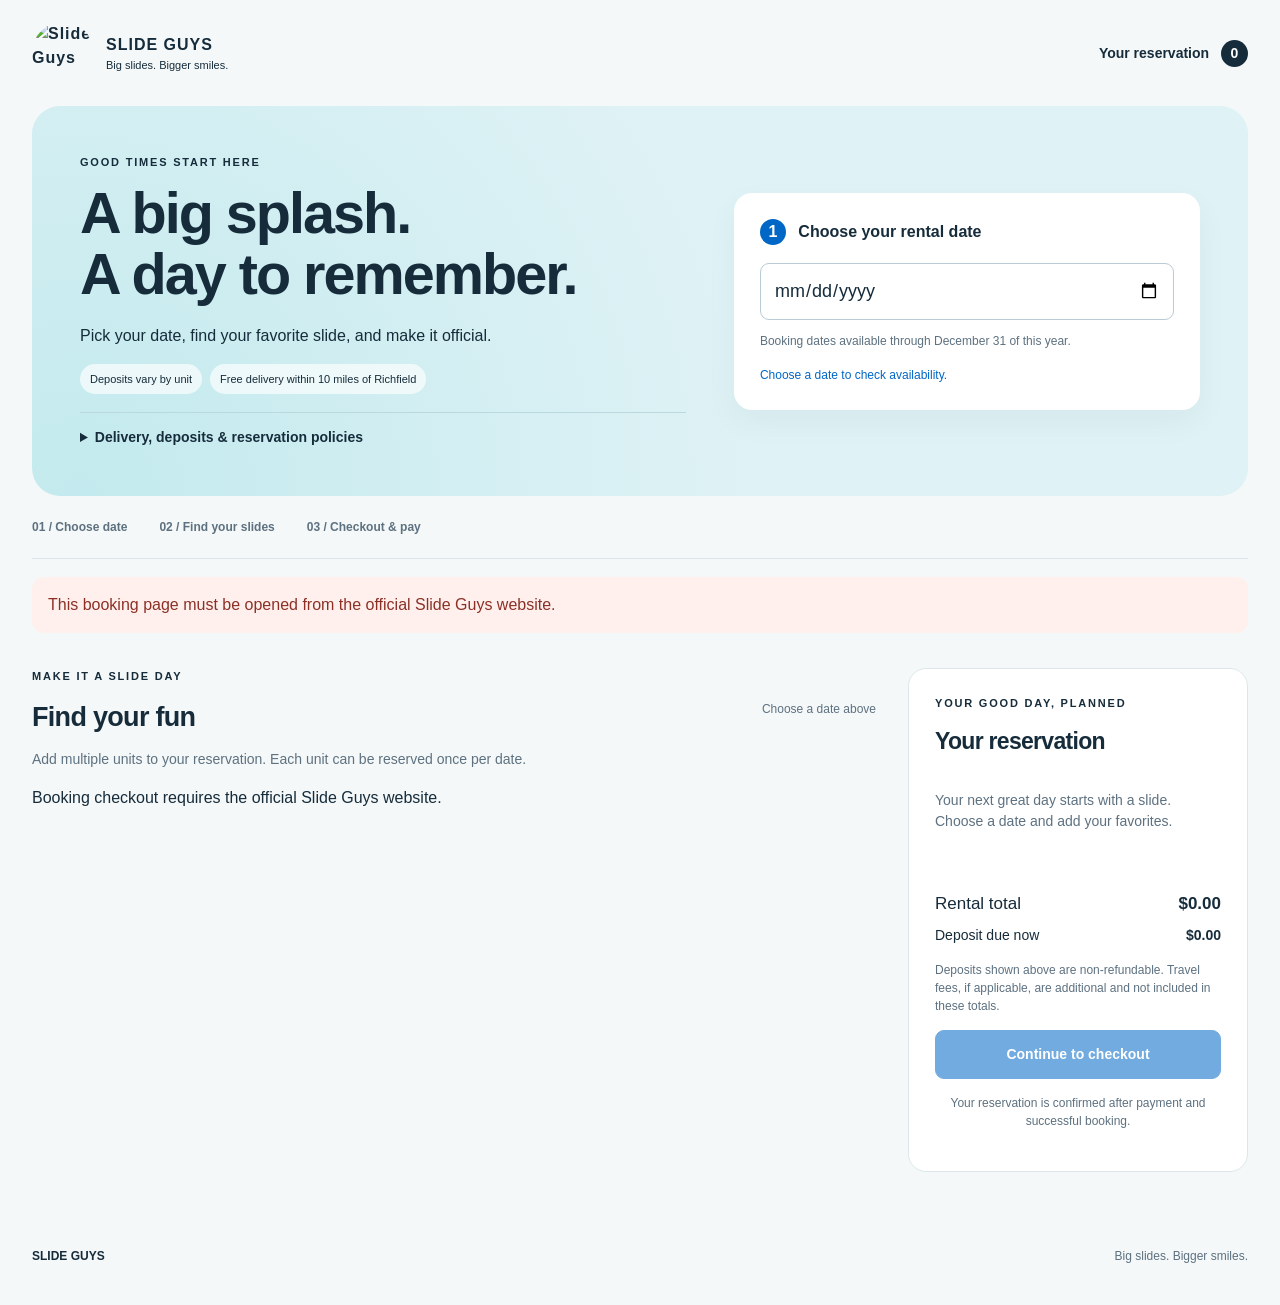
==== reservations/index.html @ 81d0d200 "Refactor origin check for booking page access Updated origin check to include multiple allowed origi" ====
<!doctype html>
<html lang="en"><head><meta charset="utf-8"><meta name="viewport" content="width=device-width,initial-scale=1"><title>Reserve your next great day | Slide Guys</title><meta name="robots" content="noindex,nofollow"><style>:root{--ink:#162c3b;--muted:#5d7180;--blue:#0067c6;--line:#dce6ea;--green:#187447;--paper:#f5f8f8}*{box-sizing:border-box}html{scroll-behavior:smooth;scroll-padding-top:24px}body{margin:0;background:var(--paper);color:var(--ink);font-family:Arial,Helvetica,sans-serif;line-height:1.5}header,main,footer{max-width:1280px;margin:auto}header{display:flex;justify-content:space-between;align-items:center;padding:22px 32px;gap:16px}.brand{display:flex;align-items:center;gap:12px;color:var(--ink);text-decoration:none;font-weight:900;letter-spacing:1px}.brand img{width:62px;height:62px;border-radius:50%}.brand small{display:block;font-size:11px;font-weight:400;letter-spacing:0}.cart-link{color:var(--ink);text-decoration:none;font-size:14px;font-weight:700}.cart-link span{display:inline-grid;place-items:center;background:var(--ink);color:white;border-radius:50%;width:27px;height:27px;margin-left:8px}main{padding:0 32px}.hero{background:#dff2f5;border-radius:28px;padding:48px;display:grid;grid-template-columns:1.3fr 1fr;gap:48px;align-items:center;background-image:radial-gradient(circle at 4% 100%,#c3eaee 0,transparent 55%)}h1{font-size:clamp(36px,4.5vw,60px);letter-spacing:-2px;line-height:1.07;margin:10px 0 18px}h2{font-size:27px;letter-spacing:-.7px;margin:0 0 12px}h3{font-size:19px;margin:0 0 12px}p{margin:0 0 16px}.eyebrow{font-size:11px;font-weight:800;letter-spacing:1.8px;margin-bottom:12px}.hero-tags{display:flex;gap:8px;flex-wrap:wrap;font-size:11px}.hero-tags span{background:#ffffffaa;border-radius:20px;padding:7px 10px}.date-panel{background:white;padding:26px;border-radius:18px;box-shadow:0 12px 32px #18485b0c}.date-panel label{display:block;font-weight:700;margin-bottom:18px}.step{display:inline-grid;place-items:center;background:var(--blue);color:white;border-radius:50%;width:26px;height:26px;margin-right:8px}input{font:inherit;color:var(--ink);background:white;border:1px solid #b9cbd4;border-radius:9px;padding:13px;width:100%;min-width:0;margin-top:7px}input:focus-visible,button:focus-visible,a:focus-visible,summary:focus-visible{outline:3px solid #00a1d9;outline-offset:3px}.date-panel input{font-size:18px;margin:0 0 12px}.date-panel p,#dateStatus{font-size:12px;color:var(--muted)}#dateStatus{color:var(--blue)}.steps{display:flex;gap:32px;border-bottom:1px solid var(--line);padding:22px 0;font-size:12px;font-weight:700;color:var(--muted)}.layout{display:grid;grid-template-columns:minmax(0,1fr) 340px;gap:32px;margin:35px 0}.section-head{display:flex;justify-content:space-between;align-items:center;gap:12px}.section-head>span{font-size:12px;color:var(--muted)}.muted,.fine{color:var(--muted)}.muted{font-size:14px}.fine{font-size:12px;margin:15px 0}.center{text-align:center}.unit-grid{display:grid;grid-template-columns:repeat(2,minmax(0,1fr));gap:20px}.unit-card{background:white;border:1px solid var(--line);border-radius:18px;overflow:hidden;transition:box-shadow .2s,transform .2s}.unit-card:hover{box-shadow:0 10px 25px #162c3b12;transform:translateY(-2px)}.unit-image{position:relative;background:#edf3f5;min-height:210px}.unit-image img{width:100%;height:230px;object-fit:contain;display:block}.badge{position:absolute;top:12px;left:12px;padding:5px 10px;background:white;border-radius:20px;font-size:11px;font-weight:700;box-shadow:0 2px 8px #0001}.badge.available{color:var(--green)}.card-body{padding:20px}.card-body h3{font-size:20px;margin-bottom:8px}.price{font-size:23px;font-weight:800;margin-bottom:16px}.price small{font-size:12px;font-weight:400;color:var(--muted)}button{font:inherit;cursor:pointer;transition:background .15s,transform .15s}button:active{transform:scale(.98)}.primary,.secondary{border-radius:9px;padding:13px 18px;font-size:14px;font-weight:700;width:100%;border:1px solid var(--blue)}.primary{background:var(--blue);color:white}.primary:hover{background:#0057a8}.secondary{background:white;color:var(--blue)}.secondary:hover,.secondary.active{background:#e7f2ff}.secondary.active{outline:2px solid var(--blue)}button:disabled{cursor:default;opacity:.55;transform:none}.panel{background:white;border:1px solid var(--line);border-radius:18px;padding:26px}.cart{position:sticky;top:24px;align-self:start}.cart h2{font-size:23px}.empty{font-size:14px;color:var(--muted);padding:20px 0}#cartList{list-style:none;padding:0;margin:0}#cartList li{padding:16px 0;border-bottom:1px solid var(--line);display:flex;justify-content:space-between;gap:10px;font-size:14px}#cartList small{display:block;color:var(--muted);margin:4px 0}.remove{border:0;background:none;color:var(--muted);font-size:12px;text-decoration:underline;padding:4px 0}.totals{padding-top:15px}.totals>div{display:flex;justify-content:space-between;gap:16px;margin:8px 0;font-size:14px}.totals>div:first-child{font-size:17px}.policies{margin:28px 0;border-top:1px solid var(--line);border-bottom:1px solid var(--line);padding:18px 0;font-size:14px}summary{cursor:pointer;font-weight:700}.policy-content{padding-top:18px;color:var(--muted)}.checkout{max-width:760px;margin:32px auto}.fields{display:grid;grid-template-columns:1fr 1fr;gap:18px}.fields label{font-size:13px;font-weight:700}.wide{grid-column:1/-1}fieldset{border:0;padding:0;margin:0;min-width:0}.agreement{background:var(--paper);border-radius:12px;padding:22px;margin:26px 0;font-size:14px}.agreement a{color:var(--blue)}.checkbox{display:flex;align-items:flex-start;gap:12px;font-weight:700}.checkbox input{width:20px;height:20px;flex-shrink:0;margin:2px 0}.pay-choices{display:flex;gap:12px}#paypalButtons{max-width:480px;margin:24px auto}#paypalStatus{margin:16px 0 0;font-size:14px}.error{color:#a52d30!important}#notice{padding:16px;background:#fff0ed;border-radius:12px;margin-top:18px;color:#8c3026}.confirmation{max-width:720px;margin:40px auto;text-align:center}.confirmation h1{font-size:48px}.checkmark{display:grid;place-items:center;background:#e3f5e9;color:var(--green);font-size:38px;width:78px;height:78px;border-radius:50%;margin:0 auto 25px}.confirmation .totals{border-top:1px solid var(--line);margin:20px 0;text-align:left}.confirmation ul{text-align:left;padding-left:20px}.confirmation .secondary{width:auto}footer{padding:40px 32px;font-weight:800;font-size:12px}footer span{float:right;font-weight:400;color:var(--muted)}#toast{position:fixed;bottom:24px;left:50%;transform:translateX(-50%);padding:14px 22px;border-radius:30px;background:var(--ink);color:white;box-shadow:0 5px 25px #0002;z-index:10;font-size:14px;max-width:90vw}[hidden]{display:none!important}@media(max-width:1000px){.hero{padding:32px;gap:24px}.layout{grid-template-columns:minmax(0,1fr) 300px;gap:22px}.unit-grid{grid-template-columns:1fr}}@media(max-width:700px){header{padding:16px}.brand img{width:44px;height:44px}.brand{font-size:13px}.cart-link{font-size:12px}main{padding:0 16px}.hero{grid-template-columns:1fr;padding:26px;gap:24px;border-radius:20px}.steps{gap:14px;font-size:10px;justify-content:space-between}.layout{grid-template-columns:1fr}.unit-grid{grid-template-columns:repeat(2,minmax(0,1fr));gap:12px}.unit-image{min-height:155px}.unit-image img{height:165px}.card-body{padding:14px}.card-body h3{font-size:17px}.price{font-size:20px}.card-body button{padding:12px 6px;font-size:12px}.cart{position:static}.fields{grid-template-columns:1fr}.wide{grid-column:auto}.pay-choices{flex-direction:column}.section-head{align-items:flex-start}.section-head>span{max-width:120px}.panel{padding:22px}.confirmation h1{font-size:38px}footer{padding:30px 16px}}@media(max-width:380px){.unit-grid{grid-template-columns:1fr}}@media(prefers-reduced-motion:reduce){html{scroll-behavior:auto}*{transition:none!important}}@media print{header,.hero,.steps,.layout,.checkout,footer,#notice,#toast,#printBtn{display:none!important}.confirmation{border:0;margin:0;max-width:none}body{background:white}}
.hero .policies{margin:18px 0 0;padding:14px 0 0;border-top:1px solid #bad9df;border-bottom:0}.hero .policy-content p:last-child{margin-bottom:0}
</style></head>
<body><header><a class="brand" href="#"><img src="https://lh3.googleusercontent.com/a-/ALV-UjUTAoSFAR5OUMj0ZCkgLF1RMYoE-Q85G0HPftaFEBBIjjzw9cQ=s265-w265-h265" alt="Slide Guys"><span>SLIDE GUYS<small>Big slides. Bigger smiles.</small></span></a><a class="cart-link" href="#cartSection">Your reservation <span id="cartCount">0</span></a></header>
<main><section class="hero"><div><p class="eyebrow">GOOD TIMES START HERE</p><h1>A big splash.<br>A day to remember.</h1><p>Pick your date, find your favorite slide, and make it official.</p><div class="hero-tags"><span>Deposits vary by unit</span><span>Free delivery within 10 miles of Richfield</span></div><details class="policies"><summary>Delivery, deposits & reservation policies</summary><div class="policy-content"><p>Deliveries within 10 miles of Richfield are free.</p><p>All other outlying areas are available with a Travel Fee. $35 for 10–20 miles, $52 for 20–30 miles, $96 for 30–40 miles. <strong>Travel fees are not included in the total price.</strong></p><p>No cancellations. Rescheduling is subject to availability.</p><p>A non-refundable deposit is due at reservation for each unit. Each unit’s deposit is shown with its rental price. We accept Venmo, credit card, and PayPal for the deposit. We can collect cash, check, Cash App, Venmo, or PayPal the day of.</p></div></details></div><div class="date-panel"><label for="date"><span class="step">1</span> Choose your rental date</label><input type="date" id="date" required aria-describedby="dateHelp"><p id="dateHelp">Booking dates available through December 31 of this year.</p><div id="dateStatus" role="status">Choose a date to check availability.</div></div></section>
<nav class="steps" aria-label="Reservation steps"><span>01 / Choose date</span><span>02 / Find your slides</span><span>03 / Checkout & pay</span></nav>
<div id="notice" role="status" tabindex="-1" hidden></div>
<div class="layout" id="shopping"><section aria-labelledby="browseTitle"><div class="section-head"><div><p class="eyebrow">MAKE IT A SLIDE DAY</p><h2 id="browseTitle">Find your fun</h2></div><span id="browseDate">Choose a date above</span></div><p class="muted">Add multiple units to your reservation. Each unit can be reserved once per date.</p><div id="unitGrid" class="unit-grid" aria-live="polite"><p>Loading slides…</p></div><button id="retry" class="secondary" hidden>Retry loading slides</button>
</section>
<aside id="cartSection" class="cart panel"><p class="eyebrow">YOUR GOOD DAY, PLANNED</p><h2>Your reservation</h2><p id="emptyCart" class="empty">Your next great day starts with a slide. Choose a date and add your favorites.</p><ul id="cartList"></ul><div class="totals"><div><span>Rental total</span><strong id="cartTotal">$0.00</strong></div><div><span>Deposit due now</span><strong id="cartDeposit">$0.00</strong></div></div><p class="fine">Deposits shown above are non-refundable. Travel fees, if applicable, are additional and not included in these totals.</p><button id="checkoutBtn" class="primary" disabled>Continue to checkout</button><p class="fine center">Your reservation is confirmed after payment and successful booking.</p></aside></div>
<section id="checkout" class="panel checkout" hidden aria-labelledby="checkoutTitle"><p class="eyebrow">LET’S MAKE IT OFFICIAL</p><h2 id="checkoutTitle" tabindex="-1">Checkout</h2><p class="muted">Tell us where the fun is happening.</p><form id="bookingForm"><fieldset id="customerFields"><div class="fields"><label>Full name<input id="name" autocomplete="name" required></label><label>Phone number<input id="phone" type="tel" autocomplete="tel" required></label><label class="wide">Email address<input id="email" type="email" autocomplete="email" required></label><label>Delivery address<input id="address" autocomplete="street-address" required></label><label>City<input id="city" autocomplete="address-level2" required></label></div><div class="agreement"><h3>One last thing before the fun</h3><p>No cancellations. Rescheduling is subject to availability. Each unit’s deposit is non-refundable. <span id="depositAgreement"></span></p><p>Please review our <a href="https://www.canva.com/design/DAGvLXmYrCQ/urL0oPQKv3g2IDZnXb7URw/view?utm_content=DAGvLXmYrCQ&utm_campaign=designshare&utm_medium=link2&utm_source=uniquelinks&utlId=hcf7d7df185" target="_blank" rel="noopener noreferrer">liability release form ↗</a>. By making a reservation and payment, you are agreeing to the terms and conditions.</p><label class="checkbox"><input type="checkbox" id="agreeTerms" required><span>I have read and agree to the terms, conditions, and liability release.</span></label></div><h3>Choose how much to pay today</h3><div class="pay-choices"><button type="button" id="payDepositBtn" class="secondary" aria-pressed="false">Pay deposit</button><button type="button" id="payFullBtn" class="secondary" aria-pressed="false">Pay full amount</button></div><p class="fine">Pay securely with PayPal, Venmo, or card. Available payment methods are shown below.</p></fieldset></form><div id="paymentOptions" hidden><div id="paypalButtons"></div></div><div id="recoveryPanel" class="agreement" hidden><h3>Let’s check your reservation.</h3><p>We’ll check your payment before you try again.</p><button type="button" id="recoverBtn" class="secondary">Check reservation status</button></div><p id="paypalStatus" role="status" tabindex="-1"></p></section>
<section id="confirmation" class="panel confirmation" hidden tabindex="-1" aria-labelledby="confirmedTitle"><div class="checkmark">✓</div><p class="eyebrow">GET READY FOR A GREAT DAY</p><h1 id="confirmedTitle">You’re booked!</h1><p id="confirmationGreeting"></p><div id="confirmationDetails"></div><p id="emailStatus" role="status"></p><p>Travel fees are additional and are not included above. No cancellations. Rescheduling is subject to availability.</p><button class="secondary" id="printBtn">Print confirmation</button><button type="button" class="secondary" id="newTestBtn" style="margin:12px">Start another reservation</button></section>
</main><footer>SLIDE GUYS <span>Big slides. Bigger smiles.</span></footer><div id="toast" role="status" hidden></div>
<script src="https://cdn.jsdelivr.net/npm/@supabase/supabase-js@2"></script><script>'use strict';
document.addEventListener('DOMContentLoaded', async () => {
  const config = {"url":"https://vaobmohukgcqfvnclqyh.supabase.co","key":"eyJhbGciOiJIUzI1NiIsInR5cCI6IkpXVCJ9.eyJpc3MiOiJzdXBhYmFzZSIsInJlZiI6InZhb2Jtb2h1a2djcWZ2bmNscXloIiwicm9sZSI6ImFub24iLCJpYXQiOjE3NDQ3NTcyNzksImV4cCI6MjA2MDMzMzI3OX0.6pl5QBTVUr8wu3bn4kXhI2kPE5qf97PrIbUw7-0382M"};
const allowedOrigins = [
  'https://slideguys.fun',
  'https://www.slideguys.fun',
  'https://slideguys-calendar.vercel.app'
];

if (!allowedOrigins.includes(location.origin)) {
  document.getElementById('notice').hidden = false;
  document.getElementById('notice').textContent = 'This booking page must be opened from the official Slide Guys website.';
  document.getElementById('unitGrid').textContent = 'Booking checkout requires the official Slide Guys website.';
  return;
}  const $ = id => document.getElementById(id);
  const money = value => '$' + Number(value).toFixed(2);
  const dateText = value => new Date(value + 'T12:00:00').toLocaleDateString('en-US', {month:'short',day:'numeric',year:'numeric'});
  const localDate = date => `${date.getFullYear()}-${String(date.getMonth()+1).padStart(2,'0')}-${String(date.getDate()).padStart(2,'0')}`;
  const today = new Date(), year = today.getFullYear();
  $('date').min = localDate(today); $('date').max = `${year}-12-31`;
  $('dateHelp').textContent = `Choose a date from today through December 31, ${year}. Bookings for next year open January 1st.`;
  let units = [], booked = new Set(), cart = [], checking = false, availabilityReady = false, request = 0;
  let payType = null, locked = false, captured = false, finalized = false, snapshot = null, paypalRendered = false, toastTimer;
  const depositTotal = items => items.reduce((sum,item)=>sum+Math.round(Number(item.deposit)*100),0)/100;
  const total = items => items.reduce((sum,item) => sum + Number(item.price), 0);
  const key = item => `${item.unitId}|${item.date}`;
  const validDate = value => !!value && value >= localDate(new Date()) && value <= `${new Date().getFullYear()}-12-31` && value.startsWith(`${new Date().getFullYear()}-`);
  function notice(message) { $('notice').textContent = message; $('notice').hidden = !message; }
  function status(message, error=false) { $('paypalStatus').textContent = message; $('paypalStatus').classList.toggle('error',error); if(error && recovery){recoveryNeedsAttention=true;recoveryControls();} }
  function toast(message) {clearTimeout(toastTimer);$('toast').textContent=message;$('toast').hidden=false;toastTimer=setTimeout(()=>$('toast').hidden=true,3200);}
  function element(tag,text,className) {const node=document.createElement(tag);if(text!==undefined)node.textContent=text;if(className)node.className=className;return node;}
  function resetPayment() {payType=null;$('paymentOptions').hidden=true;for(const id of ['payFullBtn','payDepositBtn']){$(id).classList.remove('active');$(id).setAttribute('aria-pressed','false');}status('');}
  function lock(value) {locked=value;$('date').disabled=value;$('customerFields').disabled=value;$('checkoutBtn').disabled=value||!cart.length;renderCart();renderUnits();}
  let db;
  try {db=window.supabase.createClient(config.url,config.key);}
  catch(error){notice('The booking service could not load. Please reload this page before continuing.');return;}
  function renderUnits() {
    const grid=$('unitGrid');grid.replaceChildren();
    if(!units.length){grid.append(element('p','No slides are available to display right now.'));return;}
    for(const unit of units){
      const inCart=cart.some(item=>key(item)===`${unit.id}|${$('date').value}`), isBooked=booked.has(String(unit.id));
      const label=!$('date').value?'Choose a date':checking?'Checking availability…':!availabilityReady?'Availability unavailable':isBooked?'Booked for this date':inCart?'In your reservation':'Available';
      const card=element('article',undefined,'unit-card'),media=element('div',undefined,'unit-image'),img=element('img');
      img.src=unit.thumbnail_url||'';img.alt=unit.name;img.loading='lazy';img.addEventListener('error',()=>{img.hidden=true;media.append(element('p','Slide photo unavailable','fine center'));},{once:true});
      media.append(img,element('span',label,'badge'+(label==='Available'?' available':'')));
      const body=element('div',undefined,'card-body'),price=element('div',money(unit.price)+' ','price');price.append(element('small','/ rental'));
      const button=element('button',inCart?'✓ Added':isBooked?'Unavailable':!$('date').value?'Choose a date':'Add to reservation','primary');
      button.type='button';button.disabled=locked||checking||!availabilityReady||isBooked||inCart||!Number.isFinite(Number(unit.deposit_amount))||Number(unit.deposit_amount)<0.01||Number(unit.deposit_amount)>Number(unit.price);button.setAttribute('aria-label',`${button.textContent}: ${unit.name}`);button.addEventListener('click',()=>addUnit(unit));
      body.append(element('h3',unit.name),price,element('p','Deposit: '+money(unit.deposit_amount),'fine'),button);card.append(media,body);grid.append(card);
    }
  }
  function renderCart(){
    $('cartList').replaceChildren();$('emptyCart').hidden=cart.length>0;$('cartCount').textContent=cart.length;
    for(const item of cart){const li=element('li'),info=element('div');info.append(element('strong',item.unitName),element('small',dateText(item.date)));
      const remove=element('button','Remove','remove');remove.type='button';remove.disabled=locked;remove.setAttribute('aria-label',`Remove ${item.unitName} for ${dateText(item.date)}`);
      remove.addEventListener('click',()=>{if(locked)return;cart=cart.filter(other=>key(other)!==key(item));resetPayment();renderCart();renderUnits();if(!cart.length)$('checkout').hidden=true;});
      info.append(element('small','Deposit: '+money(item.deposit)),remove);li.append(info,element('strong',money(item.price)));$('cartList').append(li);
    }
    $('depositAgreement').textContent='Your non-refundable deposit total is '+money(depositTotal(cart))+'.';
    $('cartTotal').textContent=money(total(cart));$('cartDeposit').textContent=money(depositTotal(cart));
    $('payFullBtn').textContent=`Pay full amount · ${money(total(cart))}`;$('payDepositBtn').textContent=`Pay deposit · ${money(depositTotal(cart))}`;
    $('checkoutBtn').disabled=locked||!cart.length;
  }
  async function loadUnits(){
    $('retry').hidden=true;
    try{const {data,error}=await db.from('units').select('id, name, thumbnail_url, price, deposit_amount, order').eq('is_hidden',false).order('order',{ascending:true});if(error)throw error;
      units=data||[];if(units.some(unit=>!Number.isFinite(Number(unit.price))||Number(unit.price)<0))throw new Error('Invalid unit price');
      renderUnits();if($('date').value)await refreshAvailability($('date').value);
    }catch(error){units=[];renderUnits();notice('We could not load the slide catalog. Please try again.');$('retry').hidden=false;}
  }
  async function refreshAvailability(value){
    const token=++request;checking=true;availabilityReady=false;booked=new Set();renderUnits();$('dateStatus').textContent='Checking your date…';
    try{const {data,error}=await db.rpc('sg_live_availability',{p_date:value});if(error)throw error;if(token!==request||$('date').value!==value)return false;
      booked=new Set((data||[]).map(row=>String(row.unit)));availabilityReady=true;$('dateStatus').textContent=`Availability for ${dateText(value)} is ready.`;return true;
    }catch(error){if(token===request)$('dateStatus').textContent='Unable to check availability. Choose your date again to retry.';return false;}
    finally{if(token===request){checking=false;renderUnits();}}
  }
  $('date').addEventListener('change',async()=>{resetPayment();notice('');const value=$('date').value;
    if(!validDate(value)){++request;availabilityReady=false;checking=false;$('date').value='';$('dateStatus').textContent='Choose a date from today through December 31 of this year.';$('browseDate').textContent='Choose a date above';renderUnits();return;}
    $('browseDate').textContent=dateText(value);await refreshAvailability(value);
  });
  async function addUnit(unit){
    if(locked||checking)return;const date=$('date').value;if(!validDate(date))return notice('Please choose a date within the current booking year.');
    if(!await refreshAvailability(date)||date!==$('date').value)return;
    const item={unitId:String(unit.id),unitName:unit.name,price:Number(unit.price),deposit:Number(unit.deposit_amount),date};
    if(booked.has(item.unitId))return notice('That unit has just been booked for this date. Please choose another slide or date.');
    if(cart.some(other=>key(other)===key(item)))return;
    cart.push(item);resetPayment();notice('');renderCart();renderUnits();toast(`${unit.name} added to your reservation`);
  }
  $('retry').addEventListener('click',loadUnits);
  $('bookingForm').addEventListener('submit',event=>event.preventDefault());
  $('checkoutBtn').addEventListener('click',()=>{if(!cart.length||locked)return;$('checkout').hidden=false;$('checkoutTitle').focus();$('checkout').scrollIntoView({behavior:'smooth'});});
  for(const id of ['name','phone','email','address','city','agreeTerms'])$(id).addEventListener('input',()=>{if(!locked)resetPayment();});
  function validate(){
    if(!cart.length){notice('Add at least one slide to your reservation.');return false;}
    if(cart.some(item=>!validDate(item.date))){notice('Every rental date must be from today through December 31 of this year. Remove any invalid dates from your reservation.');return false;}
    for(const id of ['name','phone','email','address','city']){const input=$(id);input.value=input.value.trim();}
    return $('bookingForm').reportValidity();
  }
  async function ensureAvailable(items){
    for(const item of items){const {data,error}=await db.rpc('sg_live_availability',{p_date:item.date});
      if(error)throw new Error('We could not verify availability. Please try again.');
      if(data?.some(row=>row.unit===item.unitId))throw new Error(`${item.unitName} is already booked for ${dateText(item.date)}. Please remove it from your reservation.`);
    }
  }
  function choosePayment(type){if(locked||!validate())return;payType=type;for(const [id,value]of [['payFullBtn','full'],['payDepositBtn','deposit']]){$(id).classList.toggle('active',value===type);$(id).setAttribute('aria-pressed',String(value===type));}
    $('paymentOptions').hidden=false;status(`Paying ${money(type==='full'?total(cart):depositTotal(cart))} today. Travel fees are not included.`);renderPayPal();
  }
  $('payFullBtn').addEventListener('click',()=>choosePayment('full'));$('payDepositBtn').addEventListener('click',()=>choosePayment('deposit'));
  const STORAGE_KEY = 'slide-guys-live-checkout-v1';
  let recovery = null, serverCheckout = null, operationBusy = false, sdkLoading = null;
  let recoveryNeedsAttention=false, recoveryVerified=false;
  function storedRecovery() {
    const value = JSON.parse(localStorage.getItem(STORAGE_KEY) || 'null');
    if (value && (!/^[0-9a-f-]{36}$/.test(value.id) || !/^[0-9a-f]{64}$/.test(value.recovery_token))) {
      throw new Error('The saved checkout is invalid. Contact Slide Guys before starting another reservation.');
    }
    return value;
  }
  function rememberRecovery() {
    // Persist BEFORE any network request. No customer contact details are stored.
    const current = storedRecovery();
    if (current) { recovery = current; return; }
    const value = {id:crypto.randomUUID(),recovery_token:Array.from(crypto.getRandomValues(new Uint8Array(32))).map(n=>n.toString(16).padStart(2,'0')).join('')};
    localStorage.setItem(STORAGE_KEY,JSON.stringify(value));
    recovery = storedRecovery();
    if (!recovery || recovery.id !== value.id) throw new Error('Could not save the checkout recovery reference.');
  }
  async function api(action, payload = {}) {
    recoveryVerified=false;recoveryControls();
    let response, data;
    try {
      response = await fetch(config.url+'/functions/v1/sg-live-checkout',{
        method:'POST',headers:{'Content-Type':'application/json',apikey:config.key,Authorization:'Bearer '+config.key},
        body:JSON.stringify({...payload,...(recovery || {}),action}),signal:AbortSignal.timeout(45000)
      });
      data = await response.json();
    } catch { throw new Error(recovery ? 'Your connection was interrupted. Select “Check reservation status” before trying again.' : 'Could not connect to the checkout server. Check that its allowed website is https://slideguys-calendar.vercel.app and redeploy the function. No checkout has been started.'); }
    if (!response.ok || !data.ok) {const error=new Error(data.message || data.code || 'The checkout could not continue.');error.code=data.code;throw error;}
    if (data.environment !== 'live' && data.checkout?.environment !== 'live') throw new Error('Payment environment verification failed. Payment is blocked.');
    return data;
  }
  function recoveryControls() {
    $('recoveryPanel').hidden = !recovery || !recoveryNeedsAttention || finalized;
    $('recoverBtn').disabled = operationBusy;
  }
  function showTestConfirmation(checkout) {
    finalized = true;
    $('shopping').hidden = true; $('checkout').hidden = true; $('confirmation').hidden = false;
    $('confirmedTitle').textContent = 'You’re booked!';
    $('confirmationGreeting').textContent = 'Your payment and reservation were recorded successfully.';
    const list = element('ul');
    for (const item of checkout.items) list.append(element('li',`${item.unit_name} · ${dateText(item.rental_date)} · ${money(item.price_cents/100)}`));
    const totals = element('div',undefined,'totals');
    for (const [label,value] of [['Rental total',checkout.rental_total_cents],['Amount paid',checkout.paid_cents],['Remaining rental balance',checkout.rental_total_cents-checkout.paid_cents]]) {
      const row = element('div');row.append(element('span',label),element('strong',money(value/100)));totals.append(row);
    }
    $('confirmationDetails').replaceChildren(list,totals,element('p','Reservation: '+checkout.id,'fine'),element('p','PayPal order: '+checkout.order_id,'fine'),element('p','Payment reference: '+checkout.capture_id,'fine'));
    $('emailStatus').textContent = 'Your confirmation emails are queued for delivery. Keep this reservation reference for your records.';
    if(checkout.reservation_changed){$('confirmedTitle').textContent='Reservation updated';$('confirmationGreeting').textContent='Slide Guys has changed or removed this reservation. The details below are your original payment receipt. Contact Slide Guys for the current rental details.';}
    $('confirmation').focus();$('confirmation').scrollIntoView({behavior:'smooth'});
  }
  async function applyCheckout(checkout) {
    if (!checkout || checkout.id !== recovery?.id || checkout.environment !== 'live') throw new Error('Unexpected checkout response. Do not submit another payment.');
    serverCheckout = checkout;recoveryVerified=true;
    if(['held','capture_pending','needs_review'].includes(checkout.status))recoveryNeedsAttention=true;
    cart = checkout.items.map(item=>({unitId:item.unit_id,unitName:item.unit_name,price:item.price_cents/100,deposit:Number(item.deposit_cents??5000)/100,date:item.rental_date}));
    payType = checkout.payment_type;
    lock(true);$('checkout').hidden = false;$('paymentOptions').hidden = true;
    recoveryControls();
    if (checkout.status === 'confirmed') { showTestConfirmation(checkout);return; }
    if (checkout.status === 'expired') {
      // The server releases only unpaid holds. Pending captures cannot reach here.
      localStorage.removeItem(STORAGE_KEY);recovery = null;serverCheckout = null;
      lock(false);resetPayment();recoveryControls();
      status('You’re ready to continue. Choose your payment amount below.');
      return;
    }
    if (checkout.status === 'order_created') {
      status(`Payment: ${money(checkout.payment_due_cents/100)}. Complete your payment below.`);
      $('paymentOptions').hidden = false;await renderPayPal();
    } else if (checkout.status === 'held') {
      status('Getting checkout ready for you…');
      // Only a server-reported held checkout enters this branch. The server
      // rechecks under its lock and refuses release if capture has started.
      const next=(await api('cancel')).checkout;
      if(!next || next.status==='held')throw new Error('We couldn’t finish checking your reservation. Please check its status again.');
      await applyCheckout(next);
    } else {
      status(checkout.status === 'needs_review'
        ? 'We’re reviewing your payment. Please contact Slide Guys before trying to pay again.'
        : 'The payment result is being verified. Use “Check reservation status” to recover the same attempt. Do not pay again.',true);
    }
  }
  async function checkRecovery(releaseUnpaid=false) {
    if(releaseUnpaid===true && recovery){
      recovery.releaseRequested=true;
      try{localStorage.setItem(STORAGE_KEY,JSON.stringify(recovery));}catch{}
    }
    if (operationBusy || !recovery) return;
    recoveryNeedsAttention=true;operationBusy = true;recoveryControls();
    try {
      let checkout=(await api('status')).checkout;
      if(recovery?.releaseRequested===true && ['held','order_created'].includes(checkout.status)){
        checkout=(await api('cancel')).checkout;
      }
      await applyCheckout(checkout);
    }
    catch (error) { lock(true);$('checkout').hidden=false;status(error.message,true); }
    finally { operationBusy=false;recoveryControls(); }
  }
  async function loadSandboxSDK() {
    if (window.sgLivePayPal) return;
    if (!sdkLoading) sdkLoading = (async()=>{
      const data = await api('config');
      if (!data.client_id || data.environment !== 'live') throw new Error('Missing payment configuration.');
      await new Promise((resolve,reject)=>{
        const script=document.createElement('script');
        script.setAttribute('data-namespace','sgLivePayPal');
        script.src='https://www.paypal.com/sdk/js?'+new URLSearchParams({'client-id':data.client_id,components:'buttons','enable-funding':'card,venmo',currency:'USD',intent:'capture'});
        script.onload=resolve;script.onerror=()=>{script.remove();reject(new Error('PayPal buttons could not load. Please retry.'));};
        document.head.append(script);
      });
      if (!window.sgLivePayPal) throw new Error('PayPal SDK did not initialize.');
    })().catch(error=>{sdkLoading=null;throw error;});
    await sdkLoading;
  }
  async function renderPayPal() {
    if (paypalRendered) return;
    try {
      await loadSandboxSDK();
      if (paypalRendered) return;
      paypalRendered=true;
      await window.sgLivePayPal.Buttons({style:{layout:'vertical',shape:'rect',label:'pay'},
        createOrder:async()=>{
          if (operationBusy) throw new Error('Checkout is already processing.');
          operationBusy=true;
          try {
            if (recovery) {
              const checkout=(await api('status')).checkout;
              if (checkout.status!=='order_created') {await applyCheckout(checkout);throw new Error('Check this checkout before continuing.');}
              serverCheckout=checkout;
              return checkout.order_id;
            }
            if (!validate() || !payType) throw new Error('Complete your details and choose a payment amount.');
            const payload={items:cart.map(item=>({unit_id:item.unitId,date:item.date})),payment_type:payType,
              expected_due_cents:Math.round((payType==='full'?total(cart):depositTotal(cart))*100),expected_deposit_cents:Math.round(depositTotal(cart)*100),agreed:$('agreeTerms').checked,
              customer:Object.fromEntries(['name','phone','email','address','city'].map(id=>[id,$(id).value.trim()]))};
            rememberRecovery();lock(true);recoveryControls();
            const checkout=(await api('create',payload)).checkout;
            await applyCheckout(checkout);
            if(checkout.status!=='order_created'||!checkout.order_id)throw new Error('The checkout is not payable.');
            return checkout.order_id;
          } catch(error) {
            if(['INVALID_UNIT_DEPOSIT','CHECKOUT_PAUSED','UNIT_UNAVAILABLE','PRICE_CHANGED','INVALID_CART','INVALID_CUSTOMER','INVALID_CATALOG_PRICE','UNIT_NOT_FOUND','INVALID_RENTAL_DATE','DUPLICATE_CART_ITEM','AGREEMENT_REQUIRED','CHECKOUT_CAPACITY','INVALID_PAYMENT_AMOUNT','INVALID_REQUEST'].includes(error.code)){localStorage.removeItem(STORAGE_KEY);recovery=null;serverCheckout=null;lock(false);resetPayment();}
            if(recovery){lock(true);$('paymentOptions').hidden=true;}
            status(error.message,true);throw error;
          } finally {operationBusy=false;recoveryControls();}
        },
        onApprove:async()=>{
          if(operationBusy||finalized||!recovery)return;
          operationBusy=true;lock(true);$('paymentOptions').hidden=true;status('Verifying your payment…');recoveryControls();
          try{await applyCheckout((await api('capture')).checkout);}
          catch(error){status(error.message,true);}
          finally{operationBusy=false;recoveryControls();}
        },
        onCancel:()=>{status('Checking your payment and getting checkout ready…');checkRecovery(true);},
        onError:()=>{if(recovery){lock(true);$('paymentOptions').hidden=true;recoveryControls();status('The payment did not finish. Use “Check reservation status” before trying again.',true);}
          else if(!$('paypalStatus').classList.contains('error'))status('PayPal could not start. Please try again.',true);}
      }).render('#paypalButtons');
    } catch(error){paypalRendered=false;status(error.message,true);}
  }
  $('recoverBtn').addEventListener('click',checkRecovery);
  $('newTestBtn').addEventListener('click',()=>{
    if(!finalized)return;
    localStorage.removeItem(STORAGE_KEY);location.reload();
  });
  window.addEventListener('storage',event=>{
    if(event.key===STORAGE_KEY){lock(true);$('paymentOptions').hidden=true;notice('The checkout changed in another tab. Reload this page to recover its current state.');}
  });
  async function restoreCheckout(){
    try{recovery=storedRecovery();if(recovery){lock(true);$('checkout').hidden=false;recoveryControls();await checkRecovery();}}
    catch(error){lock(true);notice(error.message);}
  }
  $('printBtn').addEventListener('click',()=>window.print());renderCart();await restoreCheckout();await loadUnits();
  $('printBtn').addEventListener('click',()=>window.print());renderCart();await Promise.all([restoreCheckout(),loadUnits()]);
});
</script></body></html>
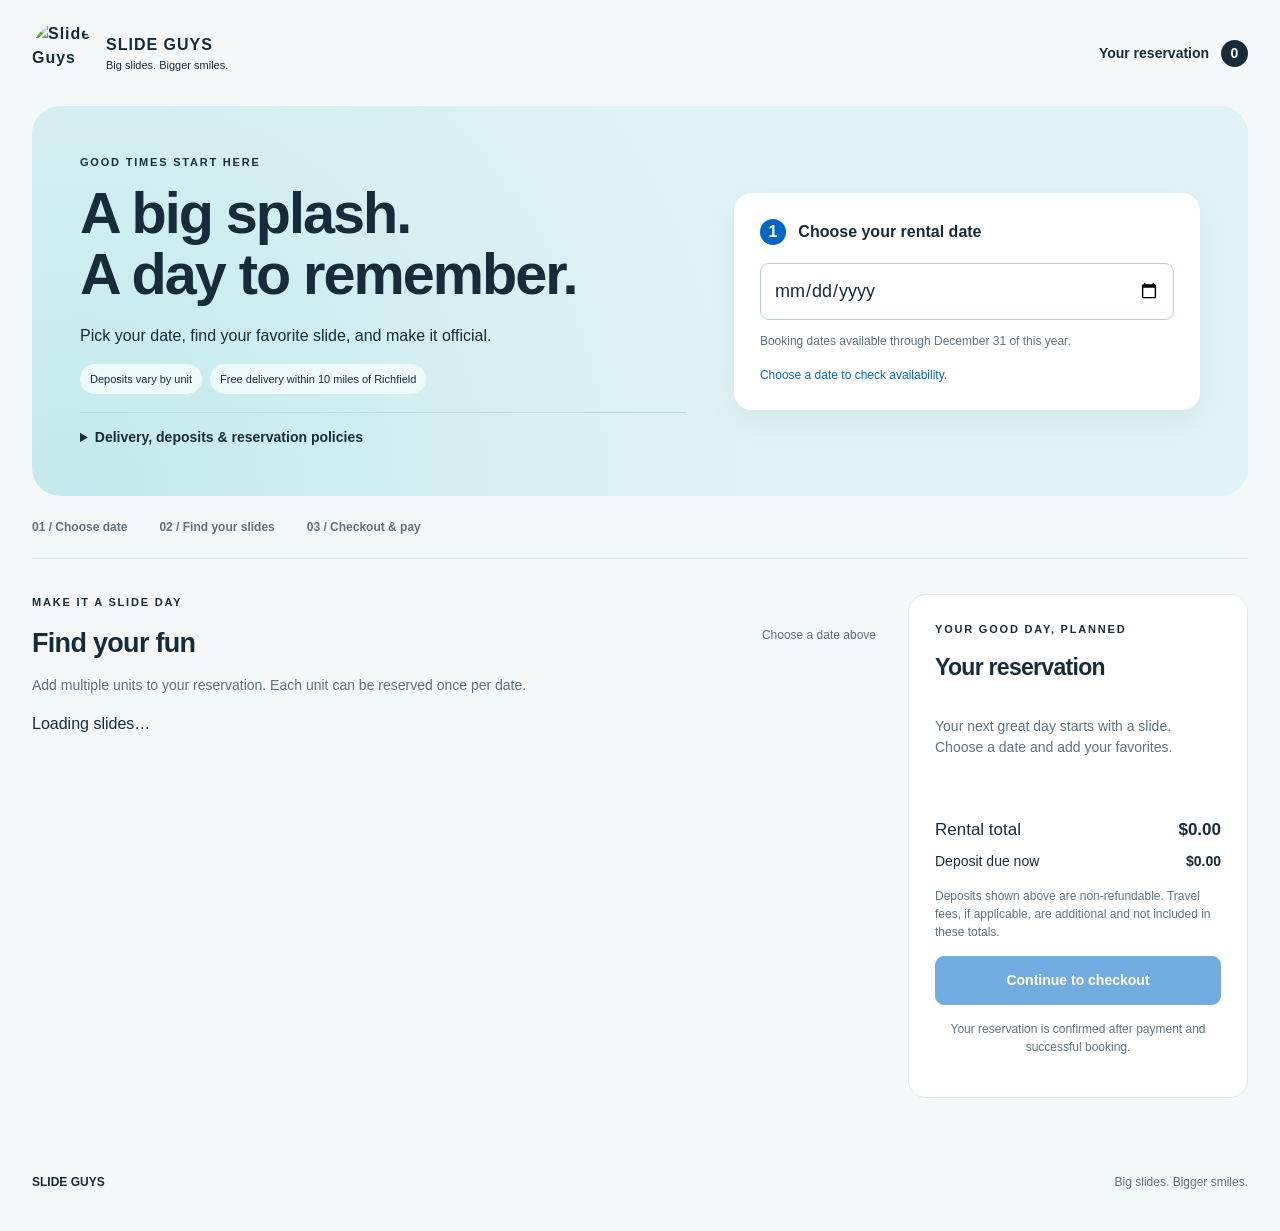
==== commit f276f917: "Refactor print button event listener and function calls" ====
--- a/reservations/index.html
+++ b/reservations/index.html
@@ -296,7 +296,8 @@
     try{recovery=storedRecovery();if(recovery){lock(true);$('checkout').hidden=false;recoveryControls();await checkRecovery();}}
     catch(error){lock(true);notice(error.message);}
   }
-  $('printBtn').addEventListener('click',()=>window.print());renderCart();await restoreCheckout();await loadUnits();
-  $('printBtn').addEventListener('click',()=>window.print());renderCart();await Promise.all([restoreCheckout(),loadUnits()]);
-});
+  $('printBtn').addEventListener('click',()=>window.print());
+renderCart();
+await restoreCheckout();
+await loadUnits();
 </script></body></html>
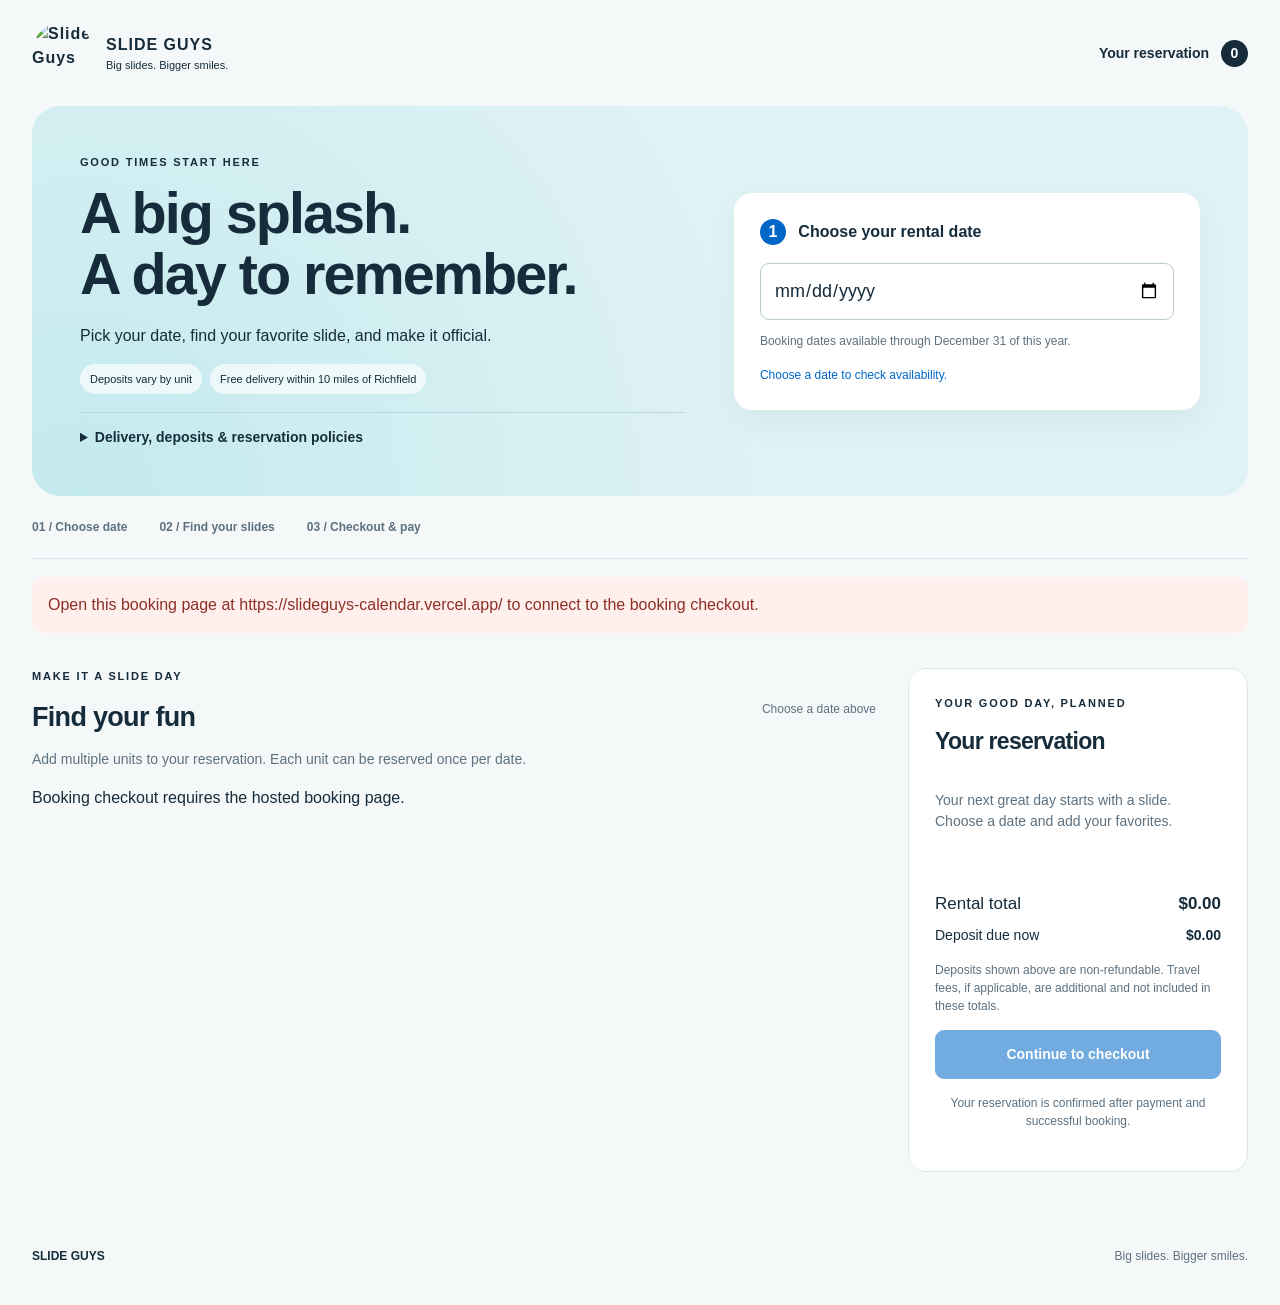
==== commit 487bfd69: "Refactor origin check for booking page access" ====
--- a/reservations/index.html
+++ b/reservations/index.html
@@ -15,18 +15,8 @@
 <script src="https://cdn.jsdelivr.net/npm/@supabase/supabase-js@2"></script><script>'use strict';
 document.addEventListener('DOMContentLoaded', async () => {
   const config = {"url":"https://vaobmohukgcqfvnclqyh.supabase.co","key":"eyJhbGciOiJIUzI1NiIsInR5cCI6IkpXVCJ9.eyJpc3MiOiJzdXBhYmFzZSIsInJlZiI6InZhb2Jtb2h1a2djcWZ2bmNscXloIiwicm9sZSI6ImFub24iLCJpYXQiOjE3NDQ3NTcyNzksImV4cCI6MjA2MDMzMzI3OX0.6pl5QBTVUr8wu3bn4kXhI2kPE5qf97PrIbUw7-0382M"};
-const allowedOrigins = [
-  'https://slideguys.fun',
-  'https://www.slideguys.fun',
-  'https://slideguys-calendar.vercel.app'
-];
-
-if (!allowedOrigins.includes(location.origin)) {
-  document.getElementById('notice').hidden = false;
-  document.getElementById('notice').textContent = 'This booking page must be opened from the official Slide Guys website.';
-  document.getElementById('unitGrid').textContent = 'Booking checkout requires the official Slide Guys website.';
-  return;
-}  const $ = id => document.getElementById(id);
+  if(location.origin!=='https://slideguys-calendar.vercel.app'){document.getElementById('notice').hidden=false;document.getElementById('notice').textContent='Open this booking page at https://slideguys-calendar.vercel.app/ to connect to the booking checkout.';document.getElementById('unitGrid').textContent='Booking checkout requires the hosted booking page.';return;}
+  const $ = id => document.getElementById(id);
   const money = value => '$' + Number(value).toFixed(2);
   const dateText = value => new Date(value + 'T12:00:00').toLocaleDateString('en-US', {month:'short',day:'numeric',year:'numeric'});
   const localDate = date => `${date.getFullYear()}-${String(date.getMonth()+1).padStart(2,'0')}-${String(date.getDate()).padStart(2,'0')}`;
@@ -296,8 +286,7 @@
     try{recovery=storedRecovery();if(recovery){lock(true);$('checkout').hidden=false;recoveryControls();await checkRecovery();}}
     catch(error){lock(true);notice(error.message);}
   }
-  $('printBtn').addEventListener('click',()=>window.print());
-renderCart();
-await restoreCheckout();
-await loadUnits();
+  $('printBtn').addEventListener('click',()=>window.print());renderCart();await restoreCheckout();await loadUnits();
+  $('printBtn').addEventListener('click',()=>window.print());renderCart();await Promise.all([restoreCheckout(),loadUnits()]);
+});
 </script></body></html>
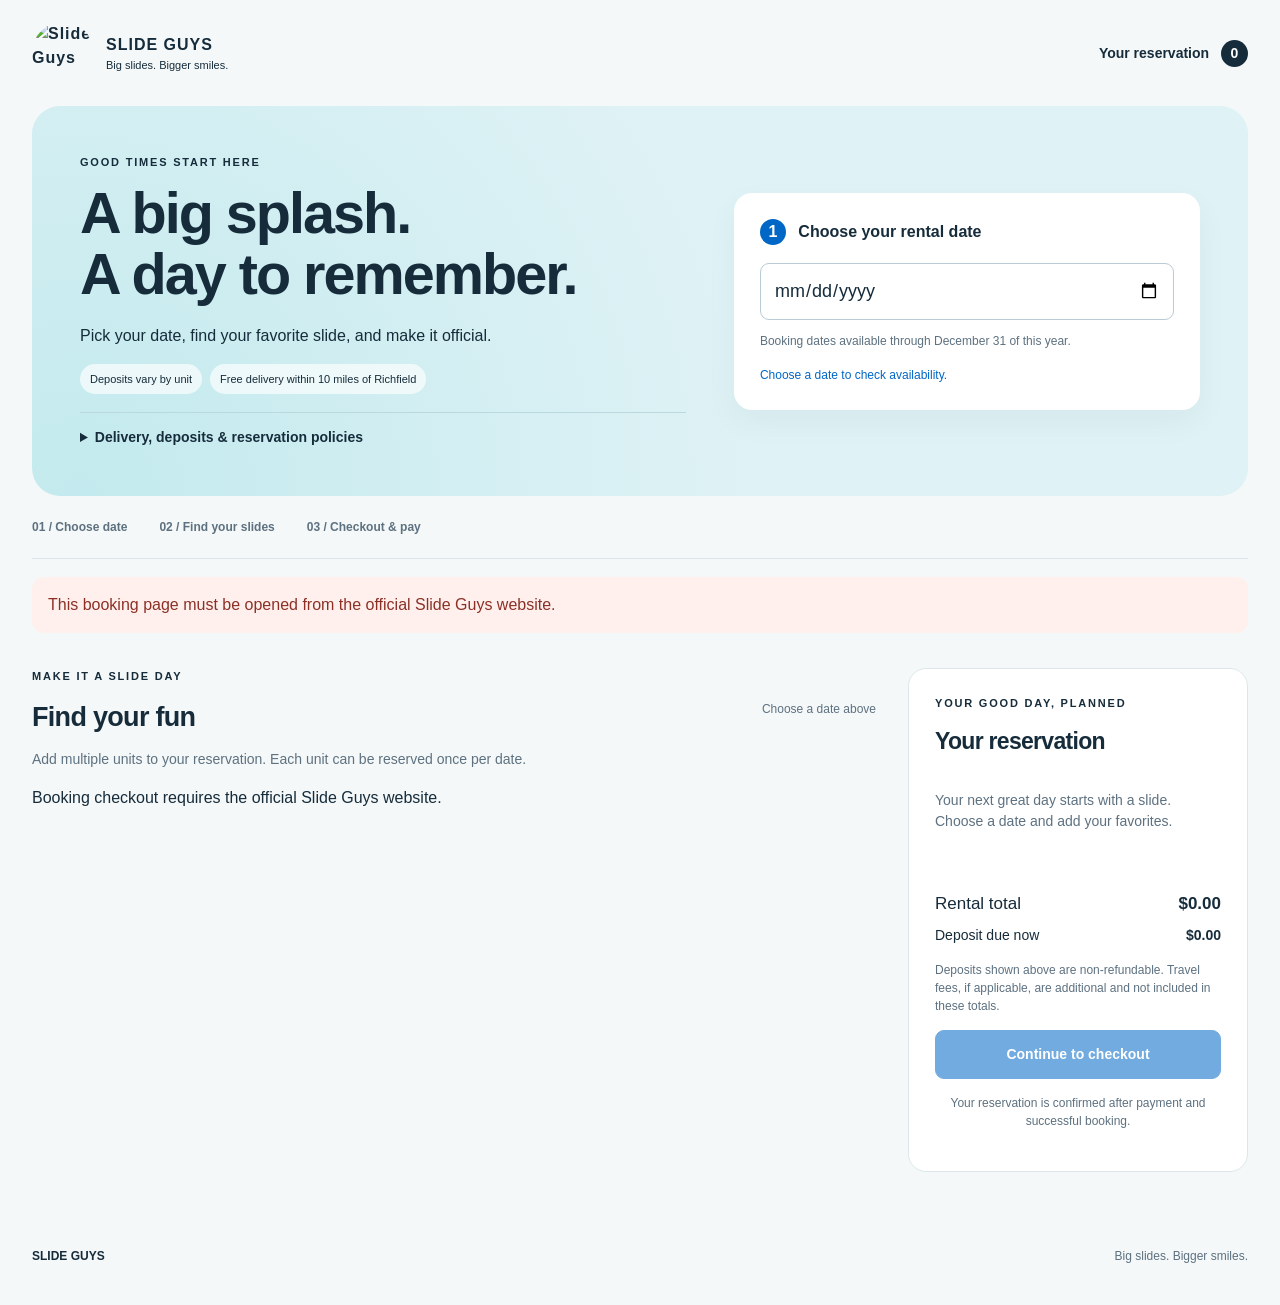
==== commit 90fef6a5: "Modify allowed origins for booking page access Updated the origin check to allow multiple official S" ====
--- a/reservations/index.html
+++ b/reservations/index.html
@@ -15,8 +15,18 @@
 <script src="https://cdn.jsdelivr.net/npm/@supabase/supabase-js@2"></script><script>'use strict';
 document.addEventListener('DOMContentLoaded', async () => {
   const config = {"url":"https://vaobmohukgcqfvnclqyh.supabase.co","key":"eyJhbGciOiJIUzI1NiIsInR5cCI6IkpXVCJ9.eyJpc3MiOiJzdXBhYmFzZSIsInJlZiI6InZhb2Jtb2h1a2djcWZ2bmNscXloIiwicm9sZSI6ImFub24iLCJpYXQiOjE3NDQ3NTcyNzksImV4cCI6MjA2MDMzMzI3OX0.6pl5QBTVUr8wu3bn4kXhI2kPE5qf97PrIbUw7-0382M"};
-  if(location.origin!=='https://slideguys-calendar.vercel.app'){document.getElementById('notice').hidden=false;document.getElementById('notice').textContent='Open this booking page at https://slideguys-calendar.vercel.app/ to connect to the booking checkout.';document.getElementById('unitGrid').textContent='Booking checkout requires the hosted booking page.';return;}
-  const $ = id => document.getElementById(id);
+const allowedOrigins = [
+  'https://slideguys.fun',
+  'https://www.slideguys.fun',
+  'https://slideguys-calendar.vercel.app'
+];
+
+if (!allowedOrigins.includes(location.origin)) {
+  document.getElementById('notice').hidden = false;
+  document.getElementById('notice').textContent = 'This booking page must be opened from the official Slide Guys website.';
+  document.getElementById('unitGrid').textContent = 'Booking checkout requires the official Slide Guys website.';
+  return;
+}  const $ = id => document.getElementById(id);
   const money = value => '$' + Number(value).toFixed(2);
   const dateText = value => new Date(value + 'T12:00:00').toLocaleDateString('en-US', {month:'short',day:'numeric',year:'numeric'});
   const localDate = date => `${date.getFullYear()}-${String(date.getMonth()+1).padStart(2,'0')}-${String(date.getDate()).padStart(2,'0')}`;
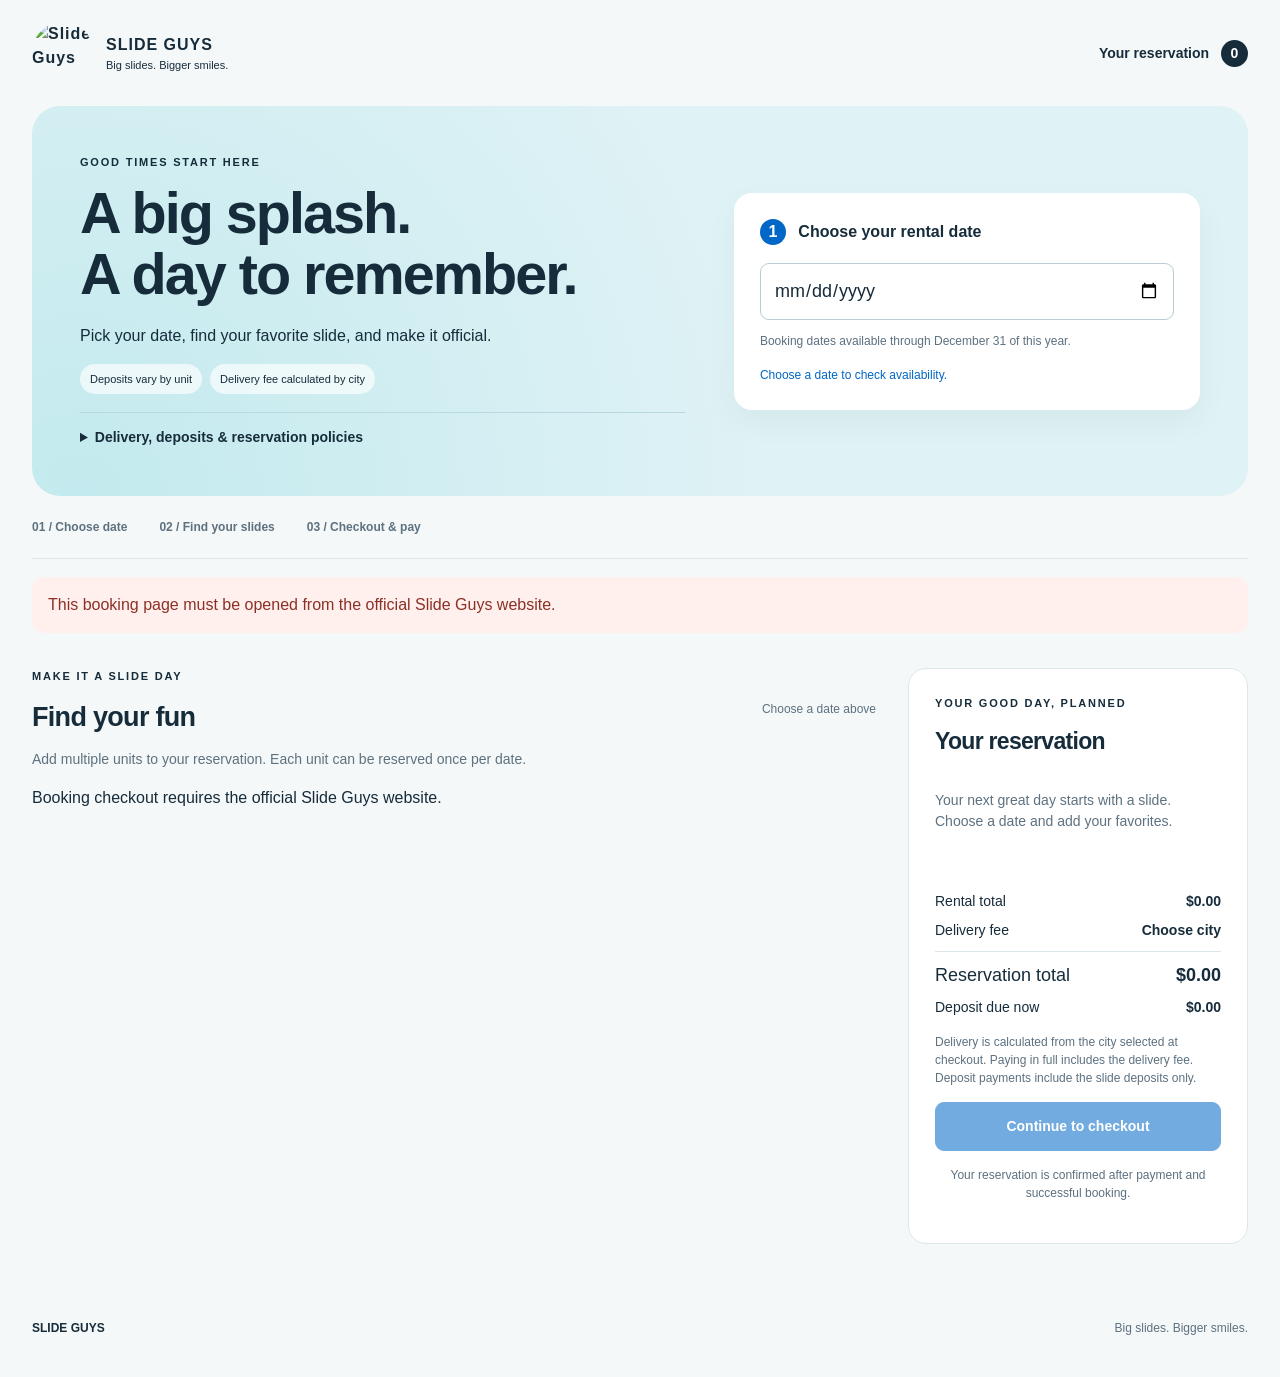
==== commit 958a80d8: "Update index.html" ====
--- a/reservations/index.html
+++ b/reservations/index.html
@@ -1,20 +1,1250 @@
 <!doctype html>
-<html lang="en"><head><meta charset="utf-8"><meta name="viewport" content="width=device-width,initial-scale=1"><title>Reserve your next great day | Slide Guys</title><meta name="robots" content="noindex,nofollow"><style>:root{--ink:#162c3b;--muted:#5d7180;--blue:#0067c6;--line:#dce6ea;--green:#187447;--paper:#f5f8f8}*{box-sizing:border-box}html{scroll-behavior:smooth;scroll-padding-top:24px}body{margin:0;background:var(--paper);color:var(--ink);font-family:Arial,Helvetica,sans-serif;line-height:1.5}header,main,footer{max-width:1280px;margin:auto}header{display:flex;justify-content:space-between;align-items:center;padding:22px 32px;gap:16px}.brand{display:flex;align-items:center;gap:12px;color:var(--ink);text-decoration:none;font-weight:900;letter-spacing:1px}.brand img{width:62px;height:62px;border-radius:50%}.brand small{display:block;font-size:11px;font-weight:400;letter-spacing:0}.cart-link{color:var(--ink);text-decoration:none;font-size:14px;font-weight:700}.cart-link span{display:inline-grid;place-items:center;background:var(--ink);color:white;border-radius:50%;width:27px;height:27px;margin-left:8px}main{padding:0 32px}.hero{background:#dff2f5;border-radius:28px;padding:48px;display:grid;grid-template-columns:1.3fr 1fr;gap:48px;align-items:center;background-image:radial-gradient(circle at 4% 100%,#c3eaee 0,transparent 55%)}h1{font-size:clamp(36px,4.5vw,60px);letter-spacing:-2px;line-height:1.07;margin:10px 0 18px}h2{font-size:27px;letter-spacing:-.7px;margin:0 0 12px}h3{font-size:19px;margin:0 0 12px}p{margin:0 0 16px}.eyebrow{font-size:11px;font-weight:800;letter-spacing:1.8px;margin-bottom:12px}.hero-tags{display:flex;gap:8px;flex-wrap:wrap;font-size:11px}.hero-tags span{background:#ffffffaa;border-radius:20px;padding:7px 10px}.date-panel{background:white;padding:26px;border-radius:18px;box-shadow:0 12px 32px #18485b0c}.date-panel label{display:block;font-weight:700;margin-bottom:18px}.step{display:inline-grid;place-items:center;background:var(--blue);color:white;border-radius:50%;width:26px;height:26px;margin-right:8px}input{font:inherit;color:var(--ink);background:white;border:1px solid #b9cbd4;border-radius:9px;padding:13px;width:100%;min-width:0;margin-top:7px}input:focus-visible,button:focus-visible,a:focus-visible,summary:focus-visible{outline:3px solid #00a1d9;outline-offset:3px}.date-panel input{font-size:18px;margin:0 0 12px}.date-panel p,#dateStatus{font-size:12px;color:var(--muted)}#dateStatus{color:var(--blue)}.steps{display:flex;gap:32px;border-bottom:1px solid var(--line);padding:22px 0;font-size:12px;font-weight:700;color:var(--muted)}.layout{display:grid;grid-template-columns:minmax(0,1fr) 340px;gap:32px;margin:35px 0}.section-head{display:flex;justify-content:space-between;align-items:center;gap:12px}.section-head>span{font-size:12px;color:var(--muted)}.muted,.fine{color:var(--muted)}.muted{font-size:14px}.fine{font-size:12px;margin:15px 0}.center{text-align:center}.unit-grid{display:grid;grid-template-columns:repeat(2,minmax(0,1fr));gap:20px}.unit-card{background:white;border:1px solid var(--line);border-radius:18px;overflow:hidden;transition:box-shadow .2s,transform .2s}.unit-card:hover{box-shadow:0 10px 25px #162c3b12;transform:translateY(-2px)}.unit-image{position:relative;background:#edf3f5;min-height:210px}.unit-image img{width:100%;height:230px;object-fit:contain;display:block}.badge{position:absolute;top:12px;left:12px;padding:5px 10px;background:white;border-radius:20px;font-size:11px;font-weight:700;box-shadow:0 2px 8px #0001}.badge.available{color:var(--green)}.card-body{padding:20px}.card-body h3{font-size:20px;margin-bottom:8px}.price{font-size:23px;font-weight:800;margin-bottom:16px}.price small{font-size:12px;font-weight:400;color:var(--muted)}button{font:inherit;cursor:pointer;transition:background .15s,transform .15s}button:active{transform:scale(.98)}.primary,.secondary{border-radius:9px;padding:13px 18px;font-size:14px;font-weight:700;width:100%;border:1px solid var(--blue)}.primary{background:var(--blue);color:white}.primary:hover{background:#0057a8}.secondary{background:white;color:var(--blue)}.secondary:hover,.secondary.active{background:#e7f2ff}.secondary.active{outline:2px solid var(--blue)}button:disabled{cursor:default;opacity:.55;transform:none}.panel{background:white;border:1px solid var(--line);border-radius:18px;padding:26px}.cart{position:sticky;top:24px;align-self:start}.cart h2{font-size:23px}.empty{font-size:14px;color:var(--muted);padding:20px 0}#cartList{list-style:none;padding:0;margin:0}#cartList li{padding:16px 0;border-bottom:1px solid var(--line);display:flex;justify-content:space-between;gap:10px;font-size:14px}#cartList small{display:block;color:var(--muted);margin:4px 0}.remove{border:0;background:none;color:var(--muted);font-size:12px;text-decoration:underline;padding:4px 0}.totals{padding-top:15px}.totals>div{display:flex;justify-content:space-between;gap:16px;margin:8px 0;font-size:14px}.totals>div:first-child{font-size:17px}.policies{margin:28px 0;border-top:1px solid var(--line);border-bottom:1px solid var(--line);padding:18px 0;font-size:14px}summary{cursor:pointer;font-weight:700}.policy-content{padding-top:18px;color:var(--muted)}.checkout{max-width:760px;margin:32px auto}.fields{display:grid;grid-template-columns:1fr 1fr;gap:18px}.fields label{font-size:13px;font-weight:700}.wide{grid-column:1/-1}fieldset{border:0;padding:0;margin:0;min-width:0}.agreement{background:var(--paper);border-radius:12px;padding:22px;margin:26px 0;font-size:14px}.agreement a{color:var(--blue)}.checkbox{display:flex;align-items:flex-start;gap:12px;font-weight:700}.checkbox input{width:20px;height:20px;flex-shrink:0;margin:2px 0}.pay-choices{display:flex;gap:12px}#paypalButtons{max-width:480px;margin:24px auto}#paypalStatus{margin:16px 0 0;font-size:14px}.error{color:#a52d30!important}#notice{padding:16px;background:#fff0ed;border-radius:12px;margin-top:18px;color:#8c3026}.confirmation{max-width:720px;margin:40px auto;text-align:center}.confirmation h1{font-size:48px}.checkmark{display:grid;place-items:center;background:#e3f5e9;color:var(--green);font-size:38px;width:78px;height:78px;border-radius:50%;margin:0 auto 25px}.confirmation .totals{border-top:1px solid var(--line);margin:20px 0;text-align:left}.confirmation ul{text-align:left;padding-left:20px}.confirmation .secondary{width:auto}footer{padding:40px 32px;font-weight:800;font-size:12px}footer span{float:right;font-weight:400;color:var(--muted)}#toast{position:fixed;bottom:24px;left:50%;transform:translateX(-50%);padding:14px 22px;border-radius:30px;background:var(--ink);color:white;box-shadow:0 5px 25px #0002;z-index:10;font-size:14px;max-width:90vw}[hidden]{display:none!important}@media(max-width:1000px){.hero{padding:32px;gap:24px}.layout{grid-template-columns:minmax(0,1fr) 300px;gap:22px}.unit-grid{grid-template-columns:1fr}}@media(max-width:700px){header{padding:16px}.brand img{width:44px;height:44px}.brand{font-size:13px}.cart-link{font-size:12px}main{padding:0 16px}.hero{grid-template-columns:1fr;padding:26px;gap:24px;border-radius:20px}.steps{gap:14px;font-size:10px;justify-content:space-between}.layout{grid-template-columns:1fr}.unit-grid{grid-template-columns:repeat(2,minmax(0,1fr));gap:12px}.unit-image{min-height:155px}.unit-image img{height:165px}.card-body{padding:14px}.card-body h3{font-size:17px}.price{font-size:20px}.card-body button{padding:12px 6px;font-size:12px}.cart{position:static}.fields{grid-template-columns:1fr}.wide{grid-column:auto}.pay-choices{flex-direction:column}.section-head{align-items:flex-start}.section-head>span{max-width:120px}.panel{padding:22px}.confirmation h1{font-size:38px}footer{padding:30px 16px}}@media(max-width:380px){.unit-grid{grid-template-columns:1fr}}@media(prefers-reduced-motion:reduce){html{scroll-behavior:auto}*{transition:none!important}}@media print{header,.hero,.steps,.layout,.checkout,footer,#notice,#toast,#printBtn{display:none!important}.confirmation{border:0;margin:0;max-width:none}body{background:white}}
-.hero .policies{margin:18px 0 0;padding:14px 0 0;border-top:1px solid #bad9df;border-bottom:0}.hero .policy-content p:last-child{margin-bottom:0}
-</style></head>
-<body><header><a class="brand" href="#"><img src="https://lh3.googleusercontent.com/a-/ALV-UjUTAoSFAR5OUMj0ZCkgLF1RMYoE-Q85G0HPftaFEBBIjjzw9cQ=s265-w265-h265" alt="Slide Guys"><span>SLIDE GUYS<small>Big slides. Bigger smiles.</small></span></a><a class="cart-link" href="#cartSection">Your reservation <span id="cartCount">0</span></a></header>
-<main><section class="hero"><div><p class="eyebrow">GOOD TIMES START HERE</p><h1>A big splash.<br>A day to remember.</h1><p>Pick your date, find your favorite slide, and make it official.</p><div class="hero-tags"><span>Deposits vary by unit</span><span>Free delivery within 10 miles of Richfield</span></div><details class="policies"><summary>Delivery, deposits & reservation policies</summary><div class="policy-content"><p>Deliveries within 10 miles of Richfield are free.</p><p>All other outlying areas are available with a Travel Fee. $35 for 10–20 miles, $52 for 20–30 miles, $96 for 30–40 miles. <strong>Travel fees are not included in the total price.</strong></p><p>No cancellations. Rescheduling is subject to availability.</p><p>A non-refundable deposit is due at reservation for each unit. Each unit’s deposit is shown with its rental price. We accept Venmo, credit card, and PayPal for the deposit. We can collect cash, check, Cash App, Venmo, or PayPal the day of.</p></div></details></div><div class="date-panel"><label for="date"><span class="step">1</span> Choose your rental date</label><input type="date" id="date" required aria-describedby="dateHelp"><p id="dateHelp">Booking dates available through December 31 of this year.</p><div id="dateStatus" role="status">Choose a date to check availability.</div></div></section>
-<nav class="steps" aria-label="Reservation steps"><span>01 / Choose date</span><span>02 / Find your slides</span><span>03 / Checkout & pay</span></nav>
+<html lang="en">
+<head>
+<meta charset="utf-8">
+<meta name="viewport" content="width=device-width,initial-scale=1">
+
+<title>Reserve your next great day | Slide Guys</title>
+
+<meta name="robots" content="noindex,nofollow">
+
+<style>
+:root{
+  --ink:#162c3b;
+  --muted:#5d7180;
+  --blue:#0067c6;
+  --line:#dce6ea;
+  --green:#187447;
+  --paper:#f5f8f8;
+}
+
+*{box-sizing:border-box}
+
+html{
+  scroll-behavior:smooth;
+  scroll-padding-top:24px;
+}
+
+body{
+  margin:0;
+  background:var(--paper);
+  color:var(--ink);
+  font-family:Arial,Helvetica,sans-serif;
+  line-height:1.5;
+}
+
+header,main,footer{
+  max-width:1280px;
+  margin:auto;
+}
+
+header{
+  display:flex;
+  justify-content:space-between;
+  align-items:center;
+  padding:22px 32px;
+  gap:16px;
+}
+
+.brand{
+  display:flex;
+  align-items:center;
+  gap:12px;
+  color:var(--ink);
+  text-decoration:none;
+  font-weight:900;
+  letter-spacing:1px;
+}
+
+.brand img{
+  width:62px;
+  height:62px;
+  border-radius:50%;
+}
+
+.brand small{
+  display:block;
+  font-size:11px;
+  font-weight:400;
+  letter-spacing:0;
+}
+
+.cart-link{
+  color:var(--ink);
+  text-decoration:none;
+  font-size:14px;
+  font-weight:700;
+}
+
+.cart-link span{
+  display:inline-grid;
+  place-items:center;
+  background:var(--ink);
+  color:white;
+  border-radius:50%;
+  width:27px;
+  height:27px;
+  margin-left:8px;
+}
+
+main{
+  padding:0 32px;
+}
+
+.hero{
+  background:#dff2f5;
+  border-radius:28px;
+  padding:48px;
+  display:grid;
+  grid-template-columns:1.3fr 1fr;
+  gap:48px;
+  align-items:center;
+  background-image:
+    radial-gradient(circle at 4% 100%,#c3eaee 0,transparent 55%);
+}
+
+h1{
+  font-size:clamp(36px,4.5vw,60px);
+  letter-spacing:-2px;
+  line-height:1.07;
+  margin:10px 0 18px;
+}
+
+h2{
+  font-size:27px;
+  letter-spacing:-.7px;
+  margin:0 0 12px;
+}
+
+h3{
+  font-size:19px;
+  margin:0 0 12px;
+}
+
+p{
+  margin:0 0 16px;
+}
+
+.eyebrow{
+  font-size:11px;
+  font-weight:800;
+  letter-spacing:1.8px;
+  margin-bottom:12px;
+}
+
+.hero-tags{
+  display:flex;
+  gap:8px;
+  flex-wrap:wrap;
+  font-size:11px;
+}
+
+.hero-tags span{
+  background:#ffffffaa;
+  border-radius:20px;
+  padding:7px 10px;
+}
+
+.date-panel{
+  background:white;
+  padding:26px;
+  border-radius:18px;
+  box-shadow:0 12px 32px #18485b0c;
+}
+
+.date-panel label{
+  display:block;
+  font-weight:700;
+  margin-bottom:18px;
+}
+
+.step{
+  display:inline-grid;
+  place-items:center;
+  background:var(--blue);
+  color:white;
+  border-radius:50%;
+  width:26px;
+  height:26px;
+  margin-right:8px;
+}
+
+input,
+select{
+  font:inherit;
+  color:var(--ink);
+  background:white;
+  border:1px solid #b9cbd4;
+  border-radius:9px;
+  padding:13px;
+  width:100%;
+  min-width:0;
+  margin-top:7px;
+}
+
+input:focus-visible,
+select:focus-visible,
+button:focus-visible,
+a:focus-visible,
+summary:focus-visible{
+  outline:3px solid #00a1d9;
+  outline-offset:3px;
+}
+
+.date-panel input{
+  font-size:18px;
+  margin:0 0 12px;
+}
+
+.date-panel p,
+#dateStatus{
+  font-size:12px;
+  color:var(--muted);
+}
+
+#dateStatus{
+  color:var(--blue);
+}
+
+.steps{
+  display:flex;
+  gap:32px;
+  border-bottom:1px solid var(--line);
+  padding:22px 0;
+  font-size:12px;
+  font-weight:700;
+  color:var(--muted);
+}
+
+.layout{
+  display:grid;
+  grid-template-columns:minmax(0,1fr) 340px;
+  gap:32px;
+  margin:35px 0;
+}
+
+.section-head{
+  display:flex;
+  justify-content:space-between;
+  align-items:center;
+  gap:12px;
+}
+
+.section-head>span{
+  font-size:12px;
+  color:var(--muted);
+}
+
+.muted,.fine{
+  color:var(--muted);
+}
+
+.muted{
+  font-size:14px;
+}
+
+.fine{
+  font-size:12px;
+  margin:15px 0;
+}
+
+.center{
+  text-align:center;
+}
+
+.unit-grid{
+  display:grid;
+  grid-template-columns:repeat(2,minmax(0,1fr));
+  gap:20px;
+}
+
+.unit-card{
+  background:white;
+  border:1px solid var(--line);
+  border-radius:18px;
+  overflow:hidden;
+  transition:box-shadow .2s,transform .2s;
+}
+
+.unit-card:hover{
+  box-shadow:0 10px 25px #162c3b12;
+  transform:translateY(-2px);
+}
+
+.unit-image{
+  position:relative;
+  background:#edf3f5;
+  min-height:210px;
+}
+
+.unit-image img{
+  width:100%;
+  height:230px;
+  object-fit:contain;
+  display:block;
+}
+
+.badge{
+  position:absolute;
+  top:12px;
+  left:12px;
+  padding:5px 10px;
+  background:white;
+  border-radius:20px;
+  font-size:11px;
+  font-weight:700;
+  box-shadow:0 2px 8px #0001;
+}
+
+.badge.available{
+  color:var(--green);
+}
+
+.card-body{
+  padding:20px;
+}
+
+.card-body h3{
+  font-size:20px;
+  margin-bottom:8px;
+}
+
+.price{
+  font-size:23px;
+  font-weight:800;
+  margin-bottom:16px;
+}
+
+.price small{
+  font-size:12px;
+  font-weight:400;
+  color:var(--muted);
+}
+
+button{
+  font:inherit;
+  cursor:pointer;
+  transition:background .15s,transform .15s;
+}
+
+button:active{
+  transform:scale(.98);
+}
+
+.primary,.secondary{
+  border-radius:9px;
+  padding:13px 18px;
+  font-size:14px;
+  font-weight:700;
+  width:100%;
+  border:1px solid var(--blue);
+}
+
+.primary{
+  background:var(--blue);
+  color:white;
+}
+
+.primary:hover{
+  background:#0057a8;
+}
+
+.secondary{
+  background:white;
+  color:var(--blue);
+}
+
+.secondary:hover,
+.secondary.active{
+  background:#e7f2ff;
+}
+
+.secondary.active{
+  outline:2px solid var(--blue);
+}
+
+button:disabled{
+  cursor:default;
+  opacity:.55;
+  transform:none;
+}
+
+.panel{
+  background:white;
+  border:1px solid var(--line);
+  border-radius:18px;
+  padding:26px;
+}
+
+.cart{
+  position:sticky;
+  top:24px;
+  align-self:start;
+}
+
+.cart h2{
+  font-size:23px;
+}
+
+.empty{
+  font-size:14px;
+  color:var(--muted);
+  padding:20px 0;
+}
+
+#cartList{
+  list-style:none;
+  padding:0;
+  margin:0;
+}
+
+#cartList li{
+  padding:16px 0;
+  border-bottom:1px solid var(--line);
+  display:flex;
+  justify-content:space-between;
+  gap:10px;
+  font-size:14px;
+}
+
+#cartList small{
+  display:block;
+  color:var(--muted);
+  margin:4px 0;
+}
+
+.remove{
+  border:0;
+  background:none;
+  color:var(--muted);
+  font-size:12px;
+  text-decoration:underline;
+  padding:4px 0;
+}
+
+.totals{
+  padding-top:15px;
+}
+
+.totals>div{
+  display:flex;
+  justify-content:space-between;
+  gap:16px;
+  margin:8px 0;
+  font-size:14px;
+}
+
+.totals .grand-total{
+  font-size:18px;
+  padding-top:10px;
+  margin-top:10px;
+  border-top:1px solid var(--line);
+}
+
+.delivery-free{
+  color:var(--green);
+}
+
+.policies{
+  margin:28px 0;
+  border-top:1px solid var(--line);
+  border-bottom:1px solid var(--line);
+  padding:18px 0;
+  font-size:14px;
+}
+
+summary{
+  cursor:pointer;
+  font-weight:700;
+}
+
+.policy-content{
+  padding-top:18px;
+  color:var(--muted);
+}
+
+.checkout{
+  max-width:760px;
+  margin:32px auto;
+}
+
+.fields{
+  display:grid;
+  grid-template-columns:1fr 1fr;
+  gap:18px;
+}
+
+.fields label{
+  font-size:13px;
+  font-weight:700;
+}
+
+.wide{
+  grid-column:1/-1;
+}
+
+fieldset{
+  border:0;
+  padding:0;
+  margin:0;
+  min-width:0;
+}
+
+.delivery-note{
+  margin-top:7px;
+  font-size:12px;
+  color:var(--muted);
+}
+
+.delivery-note strong{
+  color:var(--ink);
+}
+
+.agreement{
+  background:var(--paper);
+  border-radius:12px;
+  padding:22px;
+  margin:26px 0;
+  font-size:14px;
+}
+
+.agreement a{
+  color:var(--blue);
+}
+
+.checkbox{
+  display:flex;
+  align-items:flex-start;
+  gap:12px;
+  font-weight:700;
+}
+
+.checkbox input{
+  width:20px;
+  height:20px;
+  flex-shrink:0;
+  margin:2px 0;
+}
+
+.pay-choices{
+  display:flex;
+  gap:12px;
+}
+
+#paypalButtons{
+  max-width:480px;
+  margin:24px auto;
+}
+
+#paypalStatus{
+  margin:16px 0 0;
+  font-size:14px;
+}
+
+.error{
+  color:#a52d30!important;
+}
+
+#notice{
+  padding:16px;
+  background:#fff0ed;
+  border-radius:12px;
+  margin-top:18px;
+  color:#8c3026;
+}
+
+.confirmation{
+  max-width:720px;
+  margin:40px auto;
+  text-align:center;
+}
+
+.confirmation h1{
+  font-size:48px;
+}
+
+.checkmark{
+  display:grid;
+  place-items:center;
+  background:#e3f5e9;
+  color:var(--green);
+  font-size:38px;
+  width:78px;
+  height:78px;
+  border-radius:50%;
+  margin:0 auto 25px;
+}
+
+.confirmation .totals{
+  border-top:1px solid var(--line);
+  margin:20px 0;
+  text-align:left;
+}
+
+.confirmation ul{
+  text-align:left;
+  padding-left:20px;
+}
+
+.confirmation .secondary{
+  width:auto;
+}
+
+footer{
+  padding:40px 32px;
+  font-weight:800;
+  font-size:12px;
+}
+
+footer span{
+  float:right;
+  font-weight:400;
+  color:var(--muted);
+}
+
+#toast{
+  position:fixed;
+  bottom:24px;
+  left:50%;
+  transform:translateX(-50%);
+  padding:14px 22px;
+  border-radius:30px;
+  background:var(--ink);
+  color:white;
+  box-shadow:0 5px 25px #0002;
+  z-index:10;
+  font-size:14px;
+  max-width:90vw;
+}
+
+[hidden]{
+  display:none!important;
+}
+
+.hero .policies{
+  margin:18px 0 0;
+  padding:14px 0 0;
+  border-top:1px solid #bad9df;
+  border-bottom:0;
+}
+
+.hero .policy-content p:last-child{
+  margin-bottom:0;
+}
+
+@media(max-width:1000px){
+  .hero{
+    padding:32px;
+    gap:24px;
+  }
+
+  .layout{
+    grid-template-columns:minmax(0,1fr) 300px;
+    gap:22px;
+  }
+
+  .unit-grid{
+    grid-template-columns:1fr;
+  }
+}
+
+@media(max-width:700px){
+  header{padding:16px}
+
+  .brand img{
+    width:44px;
+    height:44px;
+  }
+
+  .brand{font-size:13px}
+  .cart-link{font-size:12px}
+
+  main{padding:0 16px}
+
+  .hero{
+    grid-template-columns:1fr;
+    padding:26px;
+    gap:24px;
+    border-radius:20px;
+  }
+
+  .steps{
+    gap:14px;
+    font-size:10px;
+    justify-content:space-between;
+  }
+
+  .layout{
+    grid-template-columns:1fr;
+  }
+
+  .unit-grid{
+    grid-template-columns:repeat(2,minmax(0,1fr));
+    gap:12px;
+  }
+
+  .unit-image{
+    min-height:155px;
+  }
+
+  .unit-image img{
+    height:165px;
+  }
+
+  .card-body{
+    padding:14px;
+  }
+
+  .card-body h3{
+    font-size:17px;
+  }
+
+  .price{
+    font-size:20px;
+  }
+
+  .card-body button{
+    padding:12px 6px;
+    font-size:12px;
+  }
+
+  .cart{
+    position:static;
+  }
+
+  .fields{
+    grid-template-columns:1fr;
+  }
+
+  .wide{
+    grid-column:auto;
+  }
+
+  .pay-choices{
+    flex-direction:column;
+  }
+
+  .section-head{
+    align-items:flex-start;
+  }
+
+  .section-head>span{
+    max-width:120px;
+  }
+
+  .panel{
+    padding:22px;
+  }
+
+  .confirmation h1{
+    font-size:38px;
+  }
+
+  footer{
+    padding:30px 16px;
+  }
+}
+
+@media(max-width:380px){
+  .unit-grid{
+    grid-template-columns:1fr;
+  }
+}
+
+@media(prefers-reduced-motion:reduce){
+  html{scroll-behavior:auto}
+  *{transition:none!important}
+}
+
+@media print{
+  header,
+  .hero,
+  .steps,
+  .layout,
+  .checkout,
+  footer,
+  #notice,
+  #toast,
+  #printBtn{
+    display:none!important;
+  }
+
+  .confirmation{
+    border:0;
+    margin:0;
+    max-width:none;
+  }
+
+  body{
+    background:white;
+  }
+}
+</style>
+</head>
+
+<body>
+
+<header>
+  <a class="brand" href="#">
+    <img
+      src="https://lh3.googleusercontent.com/a-/ALV-UjUTAoSFAR5OUMj0ZCkgLF1RMYoE-Q85G0HPftaFEBBIjjzw9cQ=s265-w265-h265"
+      alt="Slide Guys"
+    >
+    <span>
+      SLIDE GUYS
+      <small>Big slides. Bigger smiles.</small>
+    </span>
+  </a>
+
+  <a class="cart-link" href="#cartSection">
+    Your reservation
+    <span id="cartCount">0</span>
+  </a>
+</header>
+
+<main>
+
+<section class="hero">
+
+  <div>
+    <p class="eyebrow">GOOD TIMES START HERE</p>
+
+    <h1>
+      A big splash.<br>
+      A day to remember.
+    </h1>
+
+    <p>
+      Pick your date, find your favorite slide, and make it official.
+    </p>
+
+    <div class="hero-tags">
+      <span>Deposits vary by unit</span>
+      <span>Delivery fee calculated by city</span>
+    </div>
+
+    <details class="policies">
+      <summary>Delivery, deposits & reservation policies</summary>
+
+      <div class="policy-content">
+        <p>
+          Delivery fees are based on the delivery city you select at checkout.
+          Cities marked FREE have no delivery charge.
+        </p>
+
+        <p>
+          When paying the full amount, your delivery fee is included in your
+          payment. When paying only the deposit, the delivery fee remains part
+          of the balance due.
+        </p>
+
+        <p>
+          No cancellations. Rescheduling is subject to availability.
+        </p>
+
+        <p>
+          A non-refundable deposit is due at reservation for each unit.
+          Each unit’s deposit is shown with its rental price. We accept Venmo,
+          credit card, and PayPal for the deposit. We can collect cash, check,
+          Cash App, Venmo, or PayPal the day of.
+        </p>
+      </div>
+    </details>
+  </div>
+
+  <div class="date-panel">
+
+    <label for="date">
+      <span class="step">1</span>
+      Choose your rental date
+    </label>
+
+    <input
+      type="date"
+      id="date"
+      required
+      aria-describedby="dateHelp"
+    >
+
+    <p id="dateHelp">
+      Booking dates available through December 31 of this year.
+    </p>
+
+    <div id="dateStatus" role="status">
+      Choose a date to check availability.
+    </div>
+
+  </div>
+</section>
+
+<nav class="steps" aria-label="Reservation steps">
+  <span>01 / Choose date</span>
+  <span>02 / Find your slides</span>
+  <span>03 / Checkout & pay</span>
+</nav>
+
 <div id="notice" role="status" tabindex="-1" hidden></div>
-<div class="layout" id="shopping"><section aria-labelledby="browseTitle"><div class="section-head"><div><p class="eyebrow">MAKE IT A SLIDE DAY</p><h2 id="browseTitle">Find your fun</h2></div><span id="browseDate">Choose a date above</span></div><p class="muted">Add multiple units to your reservation. Each unit can be reserved once per date.</p><div id="unitGrid" class="unit-grid" aria-live="polite"><p>Loading slides…</p></div><button id="retry" class="secondary" hidden>Retry loading slides</button>
+
+<div class="layout" id="shopping">
+
+<section aria-labelledby="browseTitle">
+
+  <div class="section-head">
+    <div>
+      <p class="eyebrow">MAKE IT A SLIDE DAY</p>
+      <h2 id="browseTitle">Find your fun</h2>
+    </div>
+
+    <span id="browseDate">Choose a date above</span>
+  </div>
+
+  <p class="muted">
+    Add multiple units to your reservation.
+    Each unit can be reserved once per date.
+  </p>
+
+  <div
+    id="unitGrid"
+    class="unit-grid"
+    aria-live="polite"
+  >
+    <p>Loading slides…</p>
+  </div>
+
+  <button
+    id="retry"
+    class="secondary"
+    hidden
+  >
+    Retry loading slides
+  </button>
+
 </section>
-<aside id="cartSection" class="cart panel"><p class="eyebrow">YOUR GOOD DAY, PLANNED</p><h2>Your reservation</h2><p id="emptyCart" class="empty">Your next great day starts with a slide. Choose a date and add your favorites.</p><ul id="cartList"></ul><div class="totals"><div><span>Rental total</span><strong id="cartTotal">$0.00</strong></div><div><span>Deposit due now</span><strong id="cartDeposit">$0.00</strong></div></div><p class="fine">Deposits shown above are non-refundable. Travel fees, if applicable, are additional and not included in these totals.</p><button id="checkoutBtn" class="primary" disabled>Continue to checkout</button><p class="fine center">Your reservation is confirmed after payment and successful booking.</p></aside></div>
-<section id="checkout" class="panel checkout" hidden aria-labelledby="checkoutTitle"><p class="eyebrow">LET’S MAKE IT OFFICIAL</p><h2 id="checkoutTitle" tabindex="-1">Checkout</h2><p class="muted">Tell us where the fun is happening.</p><form id="bookingForm"><fieldset id="customerFields"><div class="fields"><label>Full name<input id="name" autocomplete="name" required></label><label>Phone number<input id="phone" type="tel" autocomplete="tel" required></label><label class="wide">Email address<input id="email" type="email" autocomplete="email" required></label><label>Delivery address<input id="address" autocomplete="street-address" required></label><label>City<input id="city" autocomplete="address-level2" required></label></div><div class="agreement"><h3>One last thing before the fun</h3><p>No cancellations. Rescheduling is subject to availability. Each unit’s deposit is non-refundable. <span id="depositAgreement"></span></p><p>Please review our <a href="https://www.canva.com/design/DAGvLXmYrCQ/urL0oPQKv3g2IDZnXb7URw/view?utm_content=DAGvLXmYrCQ&utm_campaign=designshare&utm_medium=link2&utm_source=uniquelinks&utlId=hcf7d7df185" target="_blank" rel="noopener noreferrer">liability release form ↗</a>. By making a reservation and payment, you are agreeing to the terms and conditions.</p><label class="checkbox"><input type="checkbox" id="agreeTerms" required><span>I have read and agree to the terms, conditions, and liability release.</span></label></div><h3>Choose how much to pay today</h3><div class="pay-choices"><button type="button" id="payDepositBtn" class="secondary" aria-pressed="false">Pay deposit</button><button type="button" id="payFullBtn" class="secondary" aria-pressed="false">Pay full amount</button></div><p class="fine">Pay securely with PayPal, Venmo, or card. Available payment methods are shown below.</p></fieldset></form><div id="paymentOptions" hidden><div id="paypalButtons"></div></div><div id="recoveryPanel" class="agreement" hidden><h3>Let’s check your reservation.</h3><p>We’ll check your payment before you try again.</p><button type="button" id="recoverBtn" class="secondary">Check reservation status</button></div><p id="paypalStatus" role="status" tabindex="-1"></p></section>
-<section id="confirmation" class="panel confirmation" hidden tabindex="-1" aria-labelledby="confirmedTitle"><div class="checkmark">✓</div><p class="eyebrow">GET READY FOR A GREAT DAY</p><h1 id="confirmedTitle">You’re booked!</h1><p id="confirmationGreeting"></p><div id="confirmationDetails"></div><p id="emailStatus" role="status"></p><p>Travel fees are additional and are not included above. No cancellations. Rescheduling is subject to availability.</p><button class="secondary" id="printBtn">Print confirmation</button><button type="button" class="secondary" id="newTestBtn" style="margin:12px">Start another reservation</button></section>
-</main><footer>SLIDE GUYS <span>Big slides. Bigger smiles.</span></footer><div id="toast" role="status" hidden></div>
-<script src="https://cdn.jsdelivr.net/npm/@supabase/supabase-js@2"></script><script>'use strict';
+
+<aside id="cartSection" class="cart panel">
+
+  <p class="eyebrow">YOUR GOOD DAY, PLANNED</p>
+
+  <h2>Your reservation</h2>
+
+  <p id="emptyCart" class="empty">
+    Your next great day starts with a slide.
+    Choose a date and add your favorites.
+  </p>
+
+  <ul id="cartList"></ul>
+
+  <div class="totals">
+
+    <div>
+      <span>Rental total</span>
+      <strong id="cartRentalTotal">$0.00</strong>
+    </div>
+
+    <div>
+      <span>Delivery fee</span>
+      <strong id="cartDelivery">Choose city</strong>
+    </div>
+
+    <div class="grand-total">
+      <span>Reservation total</span>
+      <strong id="cartTotal">$0.00</strong>
+    </div>
+
+    <div>
+      <span>Deposit due now</span>
+      <strong id="cartDeposit">$0.00</strong>
+    </div>
+
+  </div>
+
+  <p class="fine">
+    Delivery is calculated from the city selected at checkout.
+    Paying in full includes the delivery fee. Deposit payments include
+    the slide deposits only.
+  </p>
+
+  <button
+    id="checkoutBtn"
+    class="primary"
+    disabled
+  >
+    Continue to checkout
+  </button>
+
+  <p class="fine center">
+    Your reservation is confirmed after payment and successful booking.
+  </p>
+
+</aside>
+
+</div>
+
+<section
+  id="checkout"
+  class="panel checkout"
+  hidden
+  aria-labelledby="checkoutTitle"
+>
+
+<p class="eyebrow">LET’S MAKE IT OFFICIAL</p>
+
+<h2 id="checkoutTitle" tabindex="-1">
+  Checkout
+</h2>
+
+<p class="muted">
+  Tell us where the fun is happening.
+</p>
+
+<form id="bookingForm">
+
+<fieldset id="customerFields">
+
+<div class="fields">
+
+<label>
+  Full name
+  <input
+    id="name"
+    autocomplete="name"
+    required
+  >
+</label>
+
+<label>
+  Phone number
+  <input
+    id="phone"
+    type="tel"
+    autocomplete="tel"
+    required
+  >
+</label>
+
+<label class="wide">
+  Email address
+  <input
+    id="email"
+    type="email"
+    autocomplete="email"
+    required
+  >
+</label>
+
+<label>
+  Delivery address
+  <input
+    id="address"
+    autocomplete="street-address"
+    required
+  >
+</label>
+
+<label>
+  City
+
+  <select
+    id="city"
+    autocomplete="address-level2"
+    required
+  >
+    <option value="">Loading delivery areas…</option>
+  </select>
+
+  <span
+    id="deliveryCityNote"
+    class="delivery-note"
+  >
+    Choose your delivery city to calculate delivery.
+  </span>
+</label>
+
+</div>
+
+<div class="agreement">
+
+  <h3>One last thing before the fun</h3>
+
+  <p>
+    No cancellations. Rescheduling is subject to availability.
+    Each unit’s deposit is non-refundable.
+    <span id="depositAgreement"></span>
+  </p>
+
+  <p id="deliveryAgreement">
+    Choose your delivery city to calculate your reservation total.
+  </p>
+
+  <p>
+    Please review our
+    <a
+      href="https://www.canva.com/design/DAGvLXmYrCQ/urL0oPQKv3g2IDZnXb7URw/view?utm_content=DAGvLXmYrCQ&utm_campaign=designshare&utm_medium=link2&utm_source=uniquelinks&utlId=hcf7d7df185"
+      target="_blank"
+      rel="noopener noreferrer"
+    >
+      liability release form ↗
+    </a>.
+
+    By making a reservation and payment, you are agreeing to the terms
+    and conditions.
+  </p>
+
+  <label class="checkbox">
+    <input
+      type="checkbox"
+      id="agreeTerms"
+      required
+    >
+
+    <span>
+      I have read and agree to the terms, conditions,
+      and liability release.
+    </span>
+  </label>
+
+</div>
+
+<h3>Choose how much to pay today</h3>
+
+<div class="pay-choices">
+
+  <button
+    type="button"
+    id="payDepositBtn"
+    class="secondary"
+    aria-pressed="false"
+  >
+    Pay deposit
+  </button>
+
+  <button
+    type="button"
+    id="payFullBtn"
+    class="secondary"
+    aria-pressed="false"
+  >
+    Pay full amount
+  </button>
+
+</div>
+
+<p class="fine">
+  Pay securely with PayPal, Venmo, or card.
+  Available payment methods are shown below.
+</p>
+
+</fieldset>
+
+</form>
+
+<div id="paymentOptions" hidden>
+  <div id="paypalButtons"></div>
+</div>
+
+<div
+  id="recoveryPanel"
+  class="agreement"
+  hidden
+>
+  <h3>Let’s check your reservation.</h3>
+
+  <p>
+    We’ll check your payment before you try again.
+  </p>
+
+  <button
+    type="button"
+    id="recoverBtn"
+    class="secondary"
+  >
+    Check reservation status
+  </button>
+</div>
+
+<p
+  id="paypalStatus"
+  role="status"
+  tabindex="-1"
+></p>
+
+</section>
+
+<section
+  id="confirmation"
+  class="panel confirmation"
+  hidden
+  tabindex="-1"
+  aria-labelledby="confirmedTitle"
+>
+
+<div class="checkmark">✓</div>
+
+<p class="eyebrow">
+  GET READY FOR A GREAT DAY
+</p>
+
+<h1 id="confirmedTitle">
+  You’re booked!
+</h1>
+
+<p id="confirmationGreeting"></p>
+
+<div id="confirmationDetails"></div>
+
+<p
+  id="emailStatus"
+  role="status"
+></p>
+
+<p>
+  No cancellations.
+  Rescheduling is subject to availability.
+</p>
+
+<button
+  class="secondary"
+  id="printBtn"
+>
+  Print confirmation
+</button>
+
+<button
+  type="button"
+  class="secondary"
+  id="newTestBtn"
+  style="margin:12px"
+>
+  Start another reservation
+</button>
+
+</section>
+
+</main>
+
+<footer>
+  SLIDE GUYS
+  <span>Big slides. Bigger smiles.</span>
+</footer>
+
+<div
+  id="toast"
+  role="status"
+  hidden
+></div>
+
+<script src="https://cdn.jsdelivr.net/npm/@supabase/supabase-js@2"></script>
+
+<script>
+'use strict';
+
 document.addEventListener('DOMContentLoaded', async () => {
-  const config = {"url":"https://vaobmohukgcqfvnclqyh.supabase.co","key":"eyJhbGciOiJIUzI1NiIsInR5cCI6IkpXVCJ9.eyJpc3MiOiJzdXBhYmFzZSIsInJlZiI6InZhb2Jtb2h1a2djcWZ2bmNscXloIiwicm9sZSI6ImFub24iLCJpYXQiOjE3NDQ3NTcyNzksImV4cCI6MjA2MDMzMzI3OX0.6pl5QBTVUr8wu3bn4kXhI2kPE5qf97PrIbUw7-0382M"};
+
+const config = {
+  "url":"https://vaobmohukgcqfvnclqyh.supabase.co",
+  "key":"eyJhbGciOiJIUzI1NiIsInR5cCI6IkpXVCJ9.eyJpc3MiOiJzdXBhYmFzZSIsInJlZiI6InZhb2Jtb2h1a2djcWZ2bmNscXloIiwicm9sZSI6ImFub24iLCJpYXQiOjE3NDQ3NTcyNzksImV4cCI6MjA2MDMzMzI3OX0.6pl5QBTVUr8wu3bn4kXhI2kPE5qf97PrIbUw7-0382M"
+};
+
 const allowedOrigins = [
   'https://slideguys.fun',
   'https://www.slideguys.fun',
@@ -22,281 +1252,2254 @@
 ];
 
 if (!allowedOrigins.includes(location.origin)) {
+
   document.getElementById('notice').hidden = false;
-  document.getElementById('notice').textContent = 'This booking page must be opened from the official Slide Guys website.';
-  document.getElementById('unitGrid').textContent = 'Booking checkout requires the official Slide Guys website.';
+
+  document.getElementById('notice').textContent =
+    'This booking page must be opened from the official Slide Guys website.';
+
+  document.getElementById('unitGrid').textContent =
+    'Booking checkout requires the official Slide Guys website.';
+
   return;
-}  const $ = id => document.getElementById(id);
-  const money = value => '$' + Number(value).toFixed(2);
-  const dateText = value => new Date(value + 'T12:00:00').toLocaleDateString('en-US', {month:'short',day:'numeric',year:'numeric'});
-  const localDate = date => `${date.getFullYear()}-${String(date.getMonth()+1).padStart(2,'0')}-${String(date.getDate()).padStart(2,'0')}`;
-  const today = new Date(), year = today.getFullYear();
-  $('date').min = localDate(today); $('date').max = `${year}-12-31`;
-  $('dateHelp').textContent = `Choose a date from today through December 31, ${year}. Bookings for next year open January 1st.`;
-  let units = [], booked = new Set(), cart = [], checking = false, availabilityReady = false, request = 0;
-  let payType = null, locked = false, captured = false, finalized = false, snapshot = null, paypalRendered = false, toastTimer;
-  const depositTotal = items => items.reduce((sum,item)=>sum+Math.round(Number(item.deposit)*100),0)/100;
-  const total = items => items.reduce((sum,item) => sum + Number(item.price), 0);
-  const key = item => `${item.unitId}|${item.date}`;
-  const validDate = value => !!value && value >= localDate(new Date()) && value <= `${new Date().getFullYear()}-12-31` && value.startsWith(`${new Date().getFullYear()}-`);
-  function notice(message) { $('notice').textContent = message; $('notice').hidden = !message; }
-  function status(message, error=false) { $('paypalStatus').textContent = message; $('paypalStatus').classList.toggle('error',error); if(error && recovery){recoveryNeedsAttention=true;recoveryControls();} }
-  function toast(message) {clearTimeout(toastTimer);$('toast').textContent=message;$('toast').hidden=false;toastTimer=setTimeout(()=>$('toast').hidden=true,3200);}
-  function element(tag,text,className) {const node=document.createElement(tag);if(text!==undefined)node.textContent=text;if(className)node.className=className;return node;}
-  function resetPayment() {payType=null;$('paymentOptions').hidden=true;for(const id of ['payFullBtn','payDepositBtn']){$(id).classList.remove('active');$(id).setAttribute('aria-pressed','false');}status('');}
-  function lock(value) {locked=value;$('date').disabled=value;$('customerFields').disabled=value;$('checkoutBtn').disabled=value||!cart.length;renderCart();renderUnits();}
-  let db;
-  try {db=window.supabase.createClient(config.url,config.key);}
-  catch(error){notice('The booking service could not load. Please reload this page before continuing.');return;}
-  function renderUnits() {
-    const grid=$('unitGrid');grid.replaceChildren();
-    if(!units.length){grid.append(element('p','No slides are available to display right now.'));return;}
-    for(const unit of units){
-      const inCart=cart.some(item=>key(item)===`${unit.id}|${$('date').value}`), isBooked=booked.has(String(unit.id));
-      const label=!$('date').value?'Choose a date':checking?'Checking availability…':!availabilityReady?'Availability unavailable':isBooked?'Booked for this date':inCart?'In your reservation':'Available';
-      const card=element('article',undefined,'unit-card'),media=element('div',undefined,'unit-image'),img=element('img');
-      img.src=unit.thumbnail_url||'';img.alt=unit.name;img.loading='lazy';img.addEventListener('error',()=>{img.hidden=true;media.append(element('p','Slide photo unavailable','fine center'));},{once:true});
-      media.append(img,element('span',label,'badge'+(label==='Available'?' available':'')));
-      const body=element('div',undefined,'card-body'),price=element('div',money(unit.price)+' ','price');price.append(element('small','/ rental'));
-      const button=element('button',inCart?'✓ Added':isBooked?'Unavailable':!$('date').value?'Choose a date':'Add to reservation','primary');
-      button.type='button';button.disabled=locked||checking||!availabilityReady||isBooked||inCart||!Number.isFinite(Number(unit.deposit_amount))||Number(unit.deposit_amount)<0.01||Number(unit.deposit_amount)>Number(unit.price);button.setAttribute('aria-label',`${button.textContent}: ${unit.name}`);button.addEventListener('click',()=>addUnit(unit));
-      body.append(element('h3',unit.name),price,element('p','Deposit: '+money(unit.deposit_amount),'fine'),button);card.append(media,body);grid.append(card);
+}
+
+const $ = id => document.getElementById(id);
+
+const money = value =>
+  '$' + Number(value).toFixed(2);
+
+const dateText = value =>
+  new Date(value + 'T12:00:00').toLocaleDateString(
+    'en-US',
+    {
+      month:'short',
+      day:'numeric',
+      year:'numeric'
     }
-  }
-  function renderCart(){
-    $('cartList').replaceChildren();$('emptyCart').hidden=cart.length>0;$('cartCount').textContent=cart.length;
-    for(const item of cart){const li=element('li'),info=element('div');info.append(element('strong',item.unitName),element('small',dateText(item.date)));
-      const remove=element('button','Remove','remove');remove.type='button';remove.disabled=locked;remove.setAttribute('aria-label',`Remove ${item.unitName} for ${dateText(item.date)}`);
-      remove.addEventListener('click',()=>{if(locked)return;cart=cart.filter(other=>key(other)!==key(item));resetPayment();renderCart();renderUnits();if(!cart.length)$('checkout').hidden=true;});
-      info.append(element('small','Deposit: '+money(item.deposit)),remove);li.append(info,element('strong',money(item.price)));$('cartList').append(li);
+  );
+
+const localDate = date =>
+  `${date.getFullYear()}-${String(date.getMonth()+1).padStart(2,'0')}-${String(date.getDate()).padStart(2,'0')}`;
+
+const today = new Date();
+const year = today.getFullYear();
+
+$('date').min = localDate(today);
+$('date').max = `${year}-12-31`;
+
+$('dateHelp').textContent =
+  `Choose a date from today through December 31, ${year}. Bookings for next year open January 1st.`;
+
+let units = [];
+let booked = new Set();
+let cart = [];
+
+let deliveryAreas = [];
+let deliveryAreasReady = false;
+
+let checking = false;
+let availabilityReady = false;
+let request = 0;
+
+let payType = null;
+let locked = false;
+let captured = false;
+let finalized = false;
+let snapshot = null;
+let paypalRendered = false;
+let toastTimer;
+
+const depositTotal = items =>
+  items.reduce(
+    (sum,item) =>
+      sum + Math.round(Number(item.deposit) * 100),
+    0
+  ) / 100;
+
+const rentalTotal = items =>
+  items.reduce(
+    (sum,item) => sum + Number(item.price),
+    0
+  );
+
+const key = item =>
+  `${item.unitId}|${item.date}`;
+
+const validDate = value =>
+  !!value &&
+  value >= localDate(new Date()) &&
+  value <= `${new Date().getFullYear()}-12-31` &&
+  value.startsWith(`${new Date().getFullYear()}-`);
+
+function selectedDeliveryArea(){
+
+  const city = $('city').value;
+
+  if(!city){
+    return null;
+  }
+
+  return deliveryAreas.find(
+    area => area.city === city
+  ) || null;
+}
+
+function deliveryFee(){
+
+  const area = selectedDeliveryArea();
+
+  if(!area){
+    return 0;
+  }
+
+  return Number(area.delivery_fee);
+}
+
+function reservationTotal(){
+
+  return rentalTotal(cart) + deliveryFee();
+}
+
+function notice(message){
+
+  $('notice').textContent = message;
+  $('notice').hidden = !message;
+}
+
+function status(message,error=false){
+
+  $('paypalStatus').textContent = message;
+
+  $('paypalStatus').classList.toggle(
+    'error',
+    error
+  );
+
+  if(error && recovery){
+    recoveryNeedsAttention = true;
+    recoveryControls();
+  }
+}
+
+function toast(message){
+
+  clearTimeout(toastTimer);
+
+  $('toast').textContent = message;
+  $('toast').hidden = false;
+
+  toastTimer = setTimeout(
+    () => $('toast').hidden = true,
+    3200
+  );
+}
+
+function element(tag,text,className){
+
+  const node = document.createElement(tag);
+
+  if(text !== undefined){
+    node.textContent = text;
+  }
+
+  if(className){
+    node.className = className;
+  }
+
+  return node;
+}
+
+function resetPayment(){
+
+  payType = null;
+
+  $('paymentOptions').hidden = true;
+
+  for(const id of [
+    'payFullBtn',
+    'payDepositBtn'
+  ]){
+
+    $(id).classList.remove('active');
+
+    $(id).setAttribute(
+      'aria-pressed',
+      'false'
+    );
+  }
+
+  status('');
+}
+
+function lock(value){
+
+  locked = value;
+
+  $('date').disabled = value;
+  $('customerFields').disabled = value;
+
+  $('checkoutBtn').disabled =
+    value || !cart.length;
+
+  renderCart();
+  renderUnits();
+}
+
+let db;
+
+try{
+
+  db = window.supabase.createClient(
+    config.url,
+    config.key
+  );
+
+}catch(error){
+
+  notice(
+    'The booking service could not load. Please reload this page before continuing.'
+  );
+
+  return;
+}
+
+/* =========================================================
+   DELIVERY AREAS
+========================================================= */
+
+async function loadDeliveryAreas(){
+
+  const select = $('city');
+
+  select.disabled = true;
+
+  select.replaceChildren(
+    new Option(
+      'Loading delivery areas…',
+      ''
+    )
+  );
+
+  try{
+
+    const {data,error} = await db
+      .from('delivery_areas')
+      .select('city, delivery_fee')
+      .eq('active',true)
+      .order('city',{ascending:true});
+
+    if(error){
+      throw error;
     }
-    $('depositAgreement').textContent='Your non-refundable deposit total is '+money(depositTotal(cart))+'.';
-    $('cartTotal').textContent=money(total(cart));$('cartDeposit').textContent=money(depositTotal(cart));
-    $('payFullBtn').textContent=`Pay full amount · ${money(total(cart))}`;$('payDepositBtn').textContent=`Pay deposit · ${money(depositTotal(cart))}`;
-    $('checkoutBtn').disabled=locked||!cart.length;
-  }
-  async function loadUnits(){
-    $('retry').hidden=true;
-    try{const {data,error}=await db.from('units').select('id, name, thumbnail_url, price, deposit_amount, order').eq('is_hidden',false).order('order',{ascending:true});if(error)throw error;
-      units=data||[];if(units.some(unit=>!Number.isFinite(Number(unit.price))||Number(unit.price)<0))throw new Error('Invalid unit price');
-      renderUnits();if($('date').value)await refreshAvailability($('date').value);
-    }catch(error){units=[];renderUnits();notice('We could not load the slide catalog. Please try again.');$('retry').hidden=false;}
-  }
-  async function refreshAvailability(value){
-    const token=++request;checking=true;availabilityReady=false;booked=new Set();renderUnits();$('dateStatus').textContent='Checking your date…';
-    try{const {data,error}=await db.rpc('sg_live_availability',{p_date:value});if(error)throw error;if(token!==request||$('date').value!==value)return false;
-      booked=new Set((data||[]).map(row=>String(row.unit)));availabilityReady=true;$('dateStatus').textContent=`Availability for ${dateText(value)} is ready.`;return true;
-    }catch(error){if(token===request)$('dateStatus').textContent='Unable to check availability. Choose your date again to retry.';return false;}
-    finally{if(token===request){checking=false;renderUnits();}}
-  }
-  $('date').addEventListener('change',async()=>{resetPayment();notice('');const value=$('date').value;
-    if(!validDate(value)){++request;availabilityReady=false;checking=false;$('date').value='';$('dateStatus').textContent='Choose a date from today through December 31 of this year.';$('browseDate').textContent='Choose a date above';renderUnits();return;}
-    $('browseDate').textContent=dateText(value);await refreshAvailability(value);
-  });
-  async function addUnit(unit){
-    if(locked||checking)return;const date=$('date').value;if(!validDate(date))return notice('Please choose a date within the current booking year.');
-    if(!await refreshAvailability(date)||date!==$('date').value)return;
-    const item={unitId:String(unit.id),unitName:unit.name,price:Number(unit.price),deposit:Number(unit.deposit_amount),date};
-    if(booked.has(item.unitId))return notice('That unit has just been booked for this date. Please choose another slide or date.');
-    if(cart.some(other=>key(other)===key(item)))return;
-    cart.push(item);resetPayment();notice('');renderCart();renderUnits();toast(`${unit.name} added to your reservation`);
-  }
-  $('retry').addEventListener('click',loadUnits);
-  $('bookingForm').addEventListener('submit',event=>event.preventDefault());
-  $('checkoutBtn').addEventListener('click',()=>{if(!cart.length||locked)return;$('checkout').hidden=false;$('checkoutTitle').focus();$('checkout').scrollIntoView({behavior:'smooth'});});
-  for(const id of ['name','phone','email','address','city','agreeTerms'])$(id).addEventListener('input',()=>{if(!locked)resetPayment();});
-  function validate(){
-    if(!cart.length){notice('Add at least one slide to your reservation.');return false;}
-    if(cart.some(item=>!validDate(item.date))){notice('Every rental date must be from today through December 31 of this year. Remove any invalid dates from your reservation.');return false;}
-    for(const id of ['name','phone','email','address','city']){const input=$(id);input.value=input.value.trim();}
-    return $('bookingForm').reportValidity();
-  }
-  async function ensureAvailable(items){
-    for(const item of items){const {data,error}=await db.rpc('sg_live_availability',{p_date:item.date});
-      if(error)throw new Error('We could not verify availability. Please try again.');
-      if(data?.some(row=>row.unit===item.unitId))throw new Error(`${item.unitName} is already booked for ${dateText(item.date)}. Please remove it from your reservation.`);
+
+    deliveryAreas = (data || []).map(area => ({
+      city:String(area.city),
+      delivery_fee:Number(area.delivery_fee)
+    }));
+
+    if(!deliveryAreas.length){
+      throw new Error(
+        'No delivery areas are available.'
+      );
     }
-  }
-  function choosePayment(type){if(locked||!validate())return;payType=type;for(const [id,value]of [['payFullBtn','full'],['payDepositBtn','deposit']]){$(id).classList.toggle('active',value===type);$(id).setAttribute('aria-pressed',String(value===type));}
-    $('paymentOptions').hidden=false;status(`Paying ${money(type==='full'?total(cart):depositTotal(cart))} today. Travel fees are not included.`);renderPayPal();
-  }
-  $('payFullBtn').addEventListener('click',()=>choosePayment('full'));$('payDepositBtn').addEventListener('click',()=>choosePayment('deposit'));
-  const STORAGE_KEY = 'slide-guys-live-checkout-v1';
-  let recovery = null, serverCheckout = null, operationBusy = false, sdkLoading = null;
-  let recoveryNeedsAttention=false, recoveryVerified=false;
-  function storedRecovery() {
-    const value = JSON.parse(localStorage.getItem(STORAGE_KEY) || 'null');
-    if (value && (!/^[0-9a-f-]{36}$/.test(value.id) || !/^[0-9a-f]{64}$/.test(value.recovery_token))) {
-      throw new Error('The saved checkout is invalid. Contact Slide Guys before starting another reservation.');
+
+    deliveryAreasReady = true;
+
+    select.replaceChildren(
+      new Option(
+        'Choose delivery city',
+        ''
+      )
+    );
+
+    for(const area of deliveryAreas){
+
+      const label =
+        Number(area.delivery_fee) === 0
+          ? `${area.city} — FREE delivery`
+          : `${area.city} — ${money(area.delivery_fee)} delivery`;
+
+      select.append(
+        new Option(
+          label,
+          area.city
+        )
+      );
     }
-    return value;
-  }
-  function rememberRecovery() {
-    // Persist BEFORE any network request. No customer contact details are stored.
-    const current = storedRecovery();
-    if (current) { recovery = current; return; }
-    const value = {id:crypto.randomUUID(),recovery_token:Array.from(crypto.getRandomValues(new Uint8Array(32))).map(n=>n.toString(16).padStart(2,'0')).join('')};
-    localStorage.setItem(STORAGE_KEY,JSON.stringify(value));
-    recovery = storedRecovery();
-    if (!recovery || recovery.id !== value.id) throw new Error('Could not save the checkout recovery reference.');
-  }
-  async function api(action, payload = {}) {
-    recoveryVerified=false;recoveryControls();
-    let response, data;
-    try {
-      response = await fetch(config.url+'/functions/v1/sg-live-checkout',{
-        method:'POST',headers:{'Content-Type':'application/json',apikey:config.key,Authorization:'Bearer '+config.key},
-        body:JSON.stringify({...payload,...(recovery || {}),action}),signal:AbortSignal.timeout(45000)
-      });
-      data = await response.json();
-    } catch { throw new Error(recovery ? 'Your connection was interrupted. Select “Check reservation status” before trying again.' : 'Could not connect to the checkout server. Check that its allowed website is https://slideguys-calendar.vercel.app and redeploy the function. No checkout has been started.'); }
-    if (!response.ok || !data.ok) {const error=new Error(data.message || data.code || 'The checkout could not continue.');error.code=data.code;throw error;}
-    if (data.environment !== 'live' && data.checkout?.environment !== 'live') throw new Error('Payment environment verification failed. Payment is blocked.');
-    return data;
-  }
-  function recoveryControls() {
-    $('recoveryPanel').hidden = !recovery || !recoveryNeedsAttention || finalized;
-    $('recoverBtn').disabled = operationBusy;
-  }
-  function showTestConfirmation(checkout) {
-    finalized = true;
-    $('shopping').hidden = true; $('checkout').hidden = true; $('confirmation').hidden = false;
-    $('confirmedTitle').textContent = 'You’re booked!';
-    $('confirmationGreeting').textContent = 'Your payment and reservation were recorded successfully.';
-    const list = element('ul');
-    for (const item of checkout.items) list.append(element('li',`${item.unit_name} · ${dateText(item.rental_date)} · ${money(item.price_cents/100)}`));
-    const totals = element('div',undefined,'totals');
-    for (const [label,value] of [['Rental total',checkout.rental_total_cents],['Amount paid',checkout.paid_cents],['Remaining rental balance',checkout.rental_total_cents-checkout.paid_cents]]) {
-      const row = element('div');row.append(element('span',label),element('strong',money(value/100)));totals.append(row);
+
+    select.disabled = locked;
+
+  }catch(error){
+
+    deliveryAreas = [];
+    deliveryAreasReady = false;
+
+    select.replaceChildren(
+      new Option(
+        'Delivery areas unavailable',
+        ''
+      )
+    );
+
+    select.disabled = true;
+
+    notice(
+      'We could not load the delivery areas. Please reload the page before checking out.'
+    );
+  }
+
+  updateDeliveryDisplay();
+}
+
+function updateDeliveryDisplay(){
+
+  const area = selectedDeliveryArea();
+
+  if(!area){
+
+    $('deliveryCityNote').textContent =
+      'Choose your delivery city to calculate delivery.';
+
+    $('deliveryAgreement').textContent =
+      'Choose your delivery city to calculate your reservation total.';
+
+  }else if(Number(area.delivery_fee) === 0){
+
+    $('deliveryCityNote').innerHTML =
+      `<strong>${area.city}: FREE delivery</strong>`;
+
+    $('deliveryAgreement').textContent =
+      `${area.city} has free delivery.`;
+
+  }else{
+
+    $('deliveryCityNote').innerHTML =
+      `<strong>${area.city}: ${money(area.delivery_fee)} delivery fee</strong>`;
+
+    $('deliveryAgreement').textContent =
+      `${area.city} has a ${money(area.delivery_fee)} delivery fee. Paying in full includes this delivery fee.`;
+  }
+
+  renderCart();
+}
+
+/* =========================================================
+   UNITS
+========================================================= */
+
+function renderUnits(){
+
+  const grid = $('unitGrid');
+
+  grid.replaceChildren();
+
+  if(!units.length){
+
+    grid.append(
+      element(
+        'p',
+        'No slides are available to display right now.'
+      )
+    );
+
+    return;
+  }
+
+  for(const unit of units){
+
+    const inCart = cart.some(
+      item =>
+        key(item) ===
+        `${unit.id}|${$('date').value}`
+    );
+
+    const isBooked =
+      booked.has(String(unit.id));
+
+    const label =
+      !$('date').value
+        ? 'Choose a date'
+        : checking
+          ? 'Checking availability…'
+          : !availabilityReady
+            ? 'Availability unavailable'
+            : isBooked
+              ? 'Booked for this date'
+              : inCart
+                ? 'In your reservation'
+                : 'Available';
+
+    const card =
+      element(
+        'article',
+        undefined,
+        'unit-card'
+      );
+
+    const media =
+      element(
+        'div',
+        undefined,
+        'unit-image'
+      );
+
+    const img =
+      element('img');
+
+    img.src =
+      unit.thumbnail_url || '';
+
+    img.alt =
+      unit.name;
+
+    img.loading =
+      'lazy';
+
+    img.addEventListener(
+      'error',
+      () => {
+
+        img.hidden = true;
+
+        media.append(
+          element(
+            'p',
+            'Slide photo unavailable',
+            'fine center'
+          )
+        );
+
+      },
+      {once:true}
+    );
+
+    media.append(
+      img,
+      element(
+        'span',
+        label,
+        'badge' +
+          (label === 'Available'
+            ? ' available'
+            : '')
+      )
+    );
+
+    const body =
+      element(
+        'div',
+        undefined,
+        'card-body'
+      );
+
+    const price =
+      element(
+        'div',
+        money(unit.price) + ' ',
+        'price'
+      );
+
+    price.append(
+      element(
+        'small',
+        '/ rental'
+      )
+    );
+
+    const button =
+      element(
+        'button',
+        inCart
+          ? '✓ Added'
+          : isBooked
+            ? 'Unavailable'
+            : !$('date').value
+              ? 'Choose a date'
+              : 'Add to reservation',
+        'primary'
+      );
+
+    button.type =
+      'button';
+
+    button.disabled =
+      locked ||
+      checking ||
+      !availabilityReady ||
+      isBooked ||
+      inCart ||
+      !Number.isFinite(
+        Number(unit.deposit_amount)
+      ) ||
+      Number(unit.deposit_amount) < 0.01 ||
+      Number(unit.deposit_amount) >
+        Number(unit.price);
+
+    button.setAttribute(
+      'aria-label',
+      `${button.textContent}: ${unit.name}`
+    );
+
+    button.addEventListener(
+      'click',
+      () => addUnit(unit)
+    );
+
+    body.append(
+      element(
+        'h3',
+        unit.name
+      ),
+      price,
+      element(
+        'p',
+        'Deposit: ' +
+          money(unit.deposit_amount),
+        'fine'
+      ),
+      button
+    );
+
+    card.append(
+      media,
+      body
+    );
+
+    grid.append(card);
+  }
+}
+
+/* =========================================================
+   CART
+========================================================= */
+
+function renderCart(){
+
+  $('cartList').replaceChildren();
+
+  $('emptyCart').hidden =
+    cart.length > 0;
+
+  $('cartCount').textContent =
+    cart.length;
+
+  for(const item of cart){
+
+    const li =
+      element('li');
+
+    const info =
+      element('div');
+
+    info.append(
+      element(
+        'strong',
+        item.unitName
+      ),
+      element(
+        'small',
+        dateText(item.date)
+      )
+    );
+
+    const remove =
+      element(
+        'button',
+        'Remove',
+        'remove'
+      );
+
+    remove.type =
+      'button';
+
+    remove.disabled =
+      locked;
+
+    remove.setAttribute(
+      'aria-label',
+      `Remove ${item.unitName} for ${dateText(item.date)}`
+    );
+
+    remove.addEventListener(
+      'click',
+      () => {
+
+        if(locked){
+          return;
+        }
+
+        cart = cart.filter(
+          other =>
+            key(other) !== key(item)
+        );
+
+        resetPayment();
+        renderCart();
+        renderUnits();
+
+        if(!cart.length){
+          $('checkout').hidden = true;
+        }
+      }
+    );
+
+    info.append(
+      element(
+        'small',
+        'Deposit: ' +
+          money(item.deposit)
+      ),
+      remove
+    );
+
+    li.append(
+      info,
+      element(
+        'strong',
+        money(item.price)
+      )
+    );
+
+    $('cartList').append(li);
+  }
+
+  const rental =
+    rentalTotal(cart);
+
+  const deposit =
+    depositTotal(cart);
+
+  const area =
+    selectedDeliveryArea();
+
+  const fee =
+    deliveryFee();
+
+  const full =
+    rental + fee;
+
+  $('depositAgreement').textContent =
+    'Your non-refundable deposit total is ' +
+    money(deposit) +
+    '.';
+
+  $('cartRentalTotal').textContent =
+    money(rental);
+
+  if(!area){
+
+    $('cartDelivery').textContent =
+      'Choose city';
+
+    $('cartDelivery').classList.remove(
+      'delivery-free'
+    );
+
+  }else if(fee === 0){
+
+    $('cartDelivery').textContent =
+      'FREE';
+
+    $('cartDelivery').classList.add(
+      'delivery-free'
+    );
+
+  }else{
+
+    $('cartDelivery').textContent =
+      money(fee);
+
+    $('cartDelivery').classList.remove(
+      'delivery-free'
+    );
+  }
+
+  $('cartTotal').textContent =
+    money(full);
+
+  $('cartDeposit').textContent =
+    money(deposit);
+
+  $('payFullBtn').textContent =
+    `Pay full amount · ${money(full)}`;
+
+  $('payDepositBtn').textContent =
+    `Pay deposit · ${money(deposit)}`;
+
+  $('checkoutBtn').disabled =
+    locked || !cart.length;
+}
+
+/* =========================================================
+   LOAD UNITS
+========================================================= */
+
+async function loadUnits(){
+
+  $('retry').hidden = true;
+
+  try{
+
+    const {data,error} =
+      await db
+        .from('units')
+        .select(
+          'id, name, thumbnail_url, price, deposit_amount, order'
+        )
+        .eq('is_hidden',false)
+        .order(
+          'order',
+          {ascending:true}
+        );
+
+    if(error){
+      throw error;
     }
-    $('confirmationDetails').replaceChildren(list,totals,element('p','Reservation: '+checkout.id,'fine'),element('p','PayPal order: '+checkout.order_id,'fine'),element('p','Payment reference: '+checkout.capture_id,'fine'));
-    $('emailStatus').textContent = 'Your confirmation emails are queued for delivery. Keep this reservation reference for your records.';
-    if(checkout.reservation_changed){$('confirmedTitle').textContent='Reservation updated';$('confirmationGreeting').textContent='Slide Guys has changed or removed this reservation. The details below are your original payment receipt. Contact Slide Guys for the current rental details.';}
-    $('confirmation').focus();$('confirmation').scrollIntoView({behavior:'smooth'});
-  }
-  async function applyCheckout(checkout) {
-    if (!checkout || checkout.id !== recovery?.id || checkout.environment !== 'live') throw new Error('Unexpected checkout response. Do not submit another payment.');
-    serverCheckout = checkout;recoveryVerified=true;
-    if(['held','capture_pending','needs_review'].includes(checkout.status))recoveryNeedsAttention=true;
-    cart = checkout.items.map(item=>({unitId:item.unit_id,unitName:item.unit_name,price:item.price_cents/100,deposit:Number(item.deposit_cents??5000)/100,date:item.rental_date}));
-    payType = checkout.payment_type;
-    lock(true);$('checkout').hidden = false;$('paymentOptions').hidden = true;
-    recoveryControls();
-    if (checkout.status === 'confirmed') { showTestConfirmation(checkout);return; }
-    if (checkout.status === 'expired') {
-      // The server releases only unpaid holds. Pending captures cannot reach here.
-      localStorage.removeItem(STORAGE_KEY);recovery = null;serverCheckout = null;
-      lock(false);resetPayment();recoveryControls();
-      status('You’re ready to continue. Choose your payment amount below.');
+
+    units =
+      data || [];
+
+    if(
+      units.some(
+        unit =>
+          !Number.isFinite(
+            Number(unit.price)
+          ) ||
+          Number(unit.price) < 0
+      )
+    ){
+      throw new Error(
+        'Invalid unit price'
+      );
+    }
+
+    renderUnits();
+
+    if($('date').value){
+      await refreshAvailability(
+        $('date').value
+      );
+    }
+
+  }catch(error){
+
+    units = [];
+
+    renderUnits();
+
+    notice(
+      'We could not load the slide catalog. Please try again.'
+    );
+
+    $('retry').hidden = false;
+  }
+}
+
+/* =========================================================
+   AVAILABILITY
+========================================================= */
+
+async function refreshAvailability(value){
+
+  const token =
+    ++request;
+
+  checking = true;
+  availabilityReady = false;
+  booked = new Set();
+
+  renderUnits();
+
+  $('dateStatus').textContent =
+    'Checking your date…';
+
+  try{
+
+    const {data,error} =
+      await db.rpc(
+        'sg_live_availability',
+        {p_date:value}
+      );
+
+    if(error){
+      throw error;
+    }
+
+    if(
+      token !== request ||
+      $('date').value !== value
+    ){
+      return false;
+    }
+
+    booked =
+      new Set(
+        (data || []).map(
+          row =>
+            String(row.unit)
+        )
+      );
+
+    availabilityReady = true;
+
+    $('dateStatus').textContent =
+      `Availability for ${dateText(value)} is ready.`;
+
+    return true;
+
+  }catch(error){
+
+    if(token === request){
+
+      $('dateStatus').textContent =
+        'Unable to check availability. Choose your date again to retry.';
+    }
+
+    return false;
+
+  }finally{
+
+    if(token === request){
+
+      checking = false;
+
+      renderUnits();
+    }
+  }
+}
+
+$('date').addEventListener(
+  'change',
+  async () => {
+
+    resetPayment();
+    notice('');
+
+    const value =
+      $('date').value;
+
+    if(!validDate(value)){
+
+      ++request;
+
+      availabilityReady = false;
+      checking = false;
+
+      $('date').value = '';
+
+      $('dateStatus').textContent =
+        'Choose a date from today through December 31 of this year.';
+
+      $('browseDate').textContent =
+        'Choose a date above';
+
+      renderUnits();
+
       return;
     }
-    if (checkout.status === 'order_created') {
-      status(`Payment: ${money(checkout.payment_due_cents/100)}. Complete your payment below.`);
-      $('paymentOptions').hidden = false;await renderPayPal();
-    } else if (checkout.status === 'held') {
-      status('Getting checkout ready for you…');
-      // Only a server-reported held checkout enters this branch. The server
-      // rechecks under its lock and refuses release if capture has started.
-      const next=(await api('cancel')).checkout;
-      if(!next || next.status==='held')throw new Error('We couldn’t finish checking your reservation. Please check its status again.');
-      await applyCheckout(next);
-    } else {
-      status(checkout.status === 'needs_review'
+
+    $('browseDate').textContent =
+      dateText(value);
+
+    await refreshAvailability(value);
+  }
+);
+
+/* =========================================================
+   ADD UNIT
+========================================================= */
+
+async function addUnit(unit){
+
+  if(locked || checking){
+    return;
+  }
+
+  const date =
+    $('date').value;
+
+  if(!validDate(date)){
+
+    return notice(
+      'Please choose a date within the current booking year.'
+    );
+  }
+
+  if(
+    !await refreshAvailability(date) ||
+    date !== $('date').value
+  ){
+    return;
+  }
+
+  const item = {
+    unitId:String(unit.id),
+    unitName:unit.name,
+    price:Number(unit.price),
+    deposit:Number(unit.deposit_amount),
+    date
+  };
+
+  if(booked.has(item.unitId)){
+
+    return notice(
+      'That unit has just been booked for this date. Please choose another slide or date.'
+    );
+  }
+
+  if(
+    cart.some(
+      other =>
+        key(other) === key(item)
+    )
+  ){
+    return;
+  }
+
+  cart.push(item);
+
+  resetPayment();
+  notice('');
+  renderCart();
+  renderUnits();
+
+  toast(
+    `${unit.name} added to your reservation`
+  );
+}
+
+$('retry').addEventListener(
+  'click',
+  loadUnits
+);
+
+$('bookingForm').addEventListener(
+  'submit',
+  event =>
+    event.preventDefault()
+);
+
+$('checkoutBtn').addEventListener(
+  'click',
+  () => {
+
+    if(!cart.length || locked){
+      return;
+    }
+
+    $('checkout').hidden = false;
+
+    $('checkoutTitle').focus();
+
+    $('checkout').scrollIntoView({
+      behavior:'smooth'
+    });
+  }
+);
+
+/* =========================================================
+   CUSTOMER FIELDS
+========================================================= */
+
+for(const id of [
+  'name',
+  'phone',
+  'email',
+  'address',
+  'agreeTerms'
+]){
+
+  $(id).addEventListener(
+    'input',
+    () => {
+
+      if(!locked){
+        resetPayment();
+      }
+    }
+  );
+}
+
+$('city').addEventListener(
+  'change',
+  () => {
+
+    if(locked){
+      return;
+    }
+
+    resetPayment();
+    updateDeliveryDisplay();
+  }
+);
+
+function validate(){
+
+  if(!cart.length){
+
+    notice(
+      'Add at least one slide to your reservation.'
+    );
+
+    return false;
+  }
+
+  if(
+    cart.some(
+      item =>
+        !validDate(item.date)
+    )
+  ){
+
+    notice(
+      'Every rental date must be from today through December 31 of this year. Remove any invalid dates from your reservation.'
+    );
+
+    return false;
+  }
+
+  if(!deliveryAreasReady){
+
+    notice(
+      'Delivery areas are not available yet. Reload the page and try again.'
+    );
+
+    return false;
+  }
+
+  const area =
+    selectedDeliveryArea();
+
+  if(!area){
+
+    notice(
+      'Please choose your delivery city.'
+    );
+
+    $('city').focus();
+
+    return false;
+  }
+
+  for(const id of [
+    'name',
+    'phone',
+    'email',
+    'address'
+  ]){
+
+    const input =
+      $(id);
+
+    input.value =
+      input.value.trim();
+  }
+
+  return $('bookingForm').reportValidity();
+}
+
+/* =========================================================
+   FINAL AVAILABILITY CHECK
+========================================================= */
+
+async function ensureAvailable(items){
+
+  for(const item of items){
+
+    const {data,error} =
+      await db.rpc(
+        'sg_live_availability',
+        {p_date:item.date}
+      );
+
+    if(error){
+
+      throw new Error(
+        'We could not verify availability. Please try again.'
+      );
+    }
+
+    if(
+      data?.some(
+        row =>
+          row.unit === item.unitId
+      )
+    ){
+
+      throw new Error(
+        `${item.unitName} is already booked for ${dateText(item.date)}. Please remove it from your reservation.`
+      );
+    }
+  }
+}
+
+/* =========================================================
+   PAYMENT CHOICE
+========================================================= */
+
+function choosePayment(type){
+
+  if(
+    locked ||
+    !validate()
+  ){
+    return;
+  }
+
+  payType = type;
+
+  for(const [id,value] of [
+    ['payFullBtn','full'],
+    ['payDepositBtn','deposit']
+  ]){
+
+    $(id).classList.toggle(
+      'active',
+      value === type
+    );
+
+    $(id).setAttribute(
+      'aria-pressed',
+      String(value === type)
+    );
+  }
+
+  $('paymentOptions').hidden = false;
+
+  if(type === 'full'){
+
+    status(
+      `Paying ${money(reservationTotal())} today. Delivery is included.`
+    );
+
+  }else{
+
+    status(
+      `Paying ${money(depositTotal(cart))} today. Delivery remains part of your remaining balance.`
+    );
+  }
+
+  renderPayPal();
+}
+
+$('payFullBtn').addEventListener(
+  'click',
+  () =>
+    choosePayment('full')
+);
+
+$('payDepositBtn').addEventListener(
+  'click',
+  () =>
+    choosePayment('deposit')
+);
+
+/* =========================================================
+   RECOVERY
+========================================================= */
+
+const STORAGE_KEY =
+  'slide-guys-live-checkout-v1';
+
+let recovery = null;
+let serverCheckout = null;
+let operationBusy = false;
+let sdkLoading = null;
+
+let recoveryNeedsAttention = false;
+let recoveryVerified = false;
+
+function storedRecovery(){
+
+  const value =
+    JSON.parse(
+      localStorage.getItem(
+        STORAGE_KEY
+      ) || 'null'
+    );
+
+  if(
+    value &&
+    (
+      !/^[0-9a-f-]{36}$/.test(value.id) ||
+      !/^[0-9a-f]{64}$/.test(
+        value.recovery_token
+      )
+    )
+  ){
+
+    throw new Error(
+      'The saved checkout is invalid. Contact Slide Guys before starting another reservation.'
+    );
+  }
+
+  return value;
+}
+
+function rememberRecovery(){
+
+  const current =
+    storedRecovery();
+
+  if(current){
+
+    recovery = current;
+
+    return;
+  }
+
+  const value = {
+    id:crypto.randomUUID(),
+
+    recovery_token:
+      Array.from(
+        crypto.getRandomValues(
+          new Uint8Array(32)
+        )
+      )
+      .map(
+        n =>
+          n
+            .toString(16)
+            .padStart(2,'0')
+      )
+      .join('')
+  };
+
+  localStorage.setItem(
+    STORAGE_KEY,
+    JSON.stringify(value)
+  );
+
+  recovery =
+    storedRecovery();
+
+  if(
+    !recovery ||
+    recovery.id !== value.id
+  ){
+
+    throw new Error(
+      'Could not save the checkout recovery reference.'
+    );
+  }
+}
+
+/* =========================================================
+   EDGE FUNCTION API
+========================================================= */
+
+async function api(
+  action,
+  payload = {}
+){
+
+  recoveryVerified = false;
+
+  recoveryControls();
+
+  let response;
+  let data;
+
+  try{
+
+    response =
+      await fetch(
+        config.url +
+        '/functions/v1/sg-live-checkout',
+        {
+          method:'POST',
+
+          headers:{
+            'Content-Type':'application/json',
+            apikey:config.key,
+            Authorization:
+              'Bearer ' + config.key
+          },
+
+          body:JSON.stringify({
+            ...payload,
+            ...(recovery || {}),
+            action
+          }),
+
+          signal:
+            AbortSignal.timeout(45000)
+        }
+      );
+
+    data =
+      await response.json();
+
+  }catch{
+
+    throw new Error(
+      recovery
+        ? 'Your connection was interrupted. Select “Check reservation status” before trying again.'
+        : 'Could not connect to the checkout server. Please try again. No checkout has been started.'
+    );
+  }
+
+  if(
+    !response.ok ||
+    !data.ok
+  ){
+
+    const error =
+      new Error(
+        data.message ||
+        data.code ||
+        'The checkout could not continue.'
+      );
+
+    error.code =
+      data.code;
+
+    throw error;
+  }
+
+  if(
+    data.environment !== 'live' &&
+    data.checkout?.environment !== 'live'
+  ){
+
+    throw new Error(
+      'Payment environment verification failed. Payment is blocked.'
+    );
+  }
+
+  return data;
+}
+
+function recoveryControls(){
+
+  $('recoveryPanel').hidden =
+    !recovery ||
+    !recoveryNeedsAttention ||
+    finalized;
+
+  $('recoverBtn').disabled =
+    operationBusy;
+}
+
+/* =========================================================
+   CONFIRMATION
+========================================================= */
+
+function showTestConfirmation(checkout){
+
+  finalized = true;
+
+  $('shopping').hidden = true;
+  $('checkout').hidden = true;
+  $('confirmation').hidden = false;
+
+  $('confirmedTitle').textContent =
+    'You’re booked!';
+
+  $('confirmationGreeting').textContent =
+    'Your payment and reservation were recorded successfully.';
+
+  const list =
+    element('ul');
+
+  for(const item of checkout.items){
+
+    list.append(
+      element(
+        'li',
+        `${item.unit_name} · ${dateText(item.rental_date)} · ${money(item.price_cents/100)}`
+      )
+    );
+  }
+
+  const rental =
+    Number(
+      checkout.rental_total_cents || 0
+    );
+
+  const delivery =
+    Number(
+      checkout.delivery_fee_cents || 0
+    );
+
+  const reservation =
+    Number(
+      checkout.reservation_total_cents ??
+      (rental + delivery)
+    );
+
+  const paid =
+    Number(
+      checkout.paid_cents || 0
+    );
+
+  const remaining =
+    Math.max(
+      0,
+      reservation - paid
+    );
+
+  const totals =
+    element(
+      'div',
+      undefined,
+      'totals'
+    );
+
+  const rows = [
+    ['Rental total',rental],
+    ['Delivery fee',delivery],
+    ['Reservation total',reservation],
+    ['Amount paid',paid],
+    ['Remaining balance',remaining]
+  ];
+
+  for(const [label,value] of rows){
+
+    const row =
+      element('div');
+
+    row.append(
+      element(
+        'span',
+        label
+      ),
+      element(
+        'strong',
+        money(value/100)
+      )
+    );
+
+    totals.append(row);
+  }
+
+  const city =
+    checkout.delivery_city
+      ? element(
+          'p',
+          `Delivery city: ${checkout.delivery_city}`,
+          'fine'
+        )
+      : null;
+
+  const details = [
+    list,
+    totals
+  ];
+
+  if(city){
+    details.push(city);
+  }
+
+  details.push(
+    element(
+      'p',
+      'Reservation: ' +
+        checkout.id,
+      'fine'
+    ),
+
+    element(
+      'p',
+      'PayPal order: ' +
+        checkout.order_id,
+      'fine'
+    ),
+
+    element(
+      'p',
+      'Payment reference: ' +
+        checkout.capture_id,
+      'fine'
+    )
+  );
+
+  $('confirmationDetails')
+    .replaceChildren(...details);
+
+  $('emailStatus').textContent =
+    'Your confirmation emails are queued for delivery. Keep this reservation reference for your records.';
+
+  if(checkout.reservation_changed){
+
+    $('confirmedTitle').textContent =
+      'Reservation updated';
+
+    $('confirmationGreeting').textContent =
+      'Slide Guys has changed or removed this reservation. The details below are your original payment receipt. Contact Slide Guys for the current rental details.';
+  }
+
+  $('confirmation').focus();
+
+  $('confirmation').scrollIntoView({
+    behavior:'smooth'
+  });
+}
+
+/* =========================================================
+   APPLY CHECKOUT
+========================================================= */
+
+async function applyCheckout(checkout){
+
+  if(
+    !checkout ||
+    checkout.id !== recovery?.id ||
+    checkout.environment !== 'live'
+  ){
+
+    throw new Error(
+      'Unexpected checkout response. Do not submit another payment.'
+    );
+  }
+
+  serverCheckout =
+    checkout;
+
+  recoveryVerified =
+    true;
+
+  if(
+    [
+      'held',
+      'capture_pending',
+      'needs_review'
+    ].includes(checkout.status)
+  ){
+
+    recoveryNeedsAttention =
+      true;
+  }
+
+  cart =
+    checkout.items.map(
+      item => ({
+        unitId:item.unit_id,
+        unitName:item.unit_name,
+        price:item.price_cents/100,
+        deposit:
+          Number(
+            item.deposit_cents ?? 5000
+          ) / 100,
+        date:item.rental_date
+      })
+    );
+
+  payType =
+    checkout.payment_type;
+
+  lock(true);
+
+  $('checkout').hidden =
+    false;
+
+  $('paymentOptions').hidden =
+    true;
+
+  recoveryControls();
+
+  if(
+    checkout.status ===
+    'confirmed'
+  ){
+
+    showTestConfirmation(
+      checkout
+    );
+
+    return;
+  }
+
+  if(
+    checkout.status ===
+    'expired'
+  ){
+
+    localStorage.removeItem(
+      STORAGE_KEY
+    );
+
+    recovery = null;
+    serverCheckout = null;
+
+    lock(false);
+
+    resetPayment();
+
+    recoveryControls();
+
+    status(
+      'You’re ready to continue. Choose your payment amount below.'
+    );
+
+    return;
+  }
+
+  if(
+    checkout.status ===
+    'order_created'
+  ){
+
+    status(
+      `Payment: ${money(checkout.payment_due_cents/100)}. Complete your payment below.`
+    );
+
+    $('paymentOptions').hidden =
+      false;
+
+    await renderPayPal();
+
+  }else if(
+    checkout.status === 'held'
+  ){
+
+    status(
+      'Getting checkout ready for you…'
+    );
+
+    const next =
+      (
+        await api('cancel')
+      ).checkout;
+
+    if(
+      !next ||
+      next.status === 'held'
+    ){
+
+      throw new Error(
+        'We couldn’t finish checking your reservation. Please check its status again.'
+      );
+    }
+
+    await applyCheckout(next);
+
+  }else{
+
+    status(
+      checkout.status ===
+      'needs_review'
+
         ? 'We’re reviewing your payment. Please contact Slide Guys before trying to pay again.'
-        : 'The payment result is being verified. Use “Check reservation status” to recover the same attempt. Do not pay again.',true);
+
+        : 'The payment result is being verified. Use “Check reservation status” to recover the same attempt. Do not pay again.',
+
+      true
+    );
+  }
+}
+
+/* =========================================================
+   RECOVERY CHECK
+========================================================= */
+
+async function checkRecovery(
+  releaseUnpaid = false
+){
+
+  if(
+    releaseUnpaid === true &&
+    recovery
+  ){
+
+    recovery.releaseRequested =
+      true;
+
+    try{
+
+      localStorage.setItem(
+        STORAGE_KEY,
+        JSON.stringify(recovery)
+      );
+
+    }catch{}
+  }
+
+  if(
+    operationBusy ||
+    !recovery
+  ){
+    return;
+  }
+
+  recoveryNeedsAttention =
+    true;
+
+  operationBusy =
+    true;
+
+  recoveryControls();
+
+  try{
+
+    let checkout =
+      (
+        await api('status')
+      ).checkout;
+
+    if(
+      recovery?.releaseRequested === true &&
+      [
+        'held',
+        'order_created'
+      ].includes(checkout.status)
+    ){
+
+      checkout =
+        (
+          await api('cancel')
+        ).checkout;
     }
-  }
-  async function checkRecovery(releaseUnpaid=false) {
-    if(releaseUnpaid===true && recovery){
-      recovery.releaseRequested=true;
-      try{localStorage.setItem(STORAGE_KEY,JSON.stringify(recovery));}catch{}
+
+    await applyCheckout(
+      checkout
+    );
+
+  }catch(error){
+
+    lock(true);
+
+    $('checkout').hidden =
+      false;
+
+    status(
+      error.message,
+      true
+    );
+
+  }finally{
+
+    operationBusy =
+      false;
+
+    recoveryControls();
+  }
+}
+
+/* =========================================================
+   PAYPAL SDK
+========================================================= */
+
+async function loadSandboxSDK(){
+
+  if(window.sgLivePayPal){
+    return;
+  }
+
+  if(!sdkLoading){
+
+    sdkLoading =
+      (async () => {
+
+        const data =
+          await api('config');
+
+        if(
+          !data.client_id ||
+          data.environment !== 'live'
+        ){
+
+          throw new Error(
+            'Missing payment configuration.'
+          );
+        }
+
+        await new Promise(
+          (resolve,reject) => {
+
+            const script =
+              document.createElement(
+                'script'
+              );
+
+            script.setAttribute(
+              'data-namespace',
+              'sgLivePayPal'
+            );
+
+            script.src =
+              'https://www.paypal.com/sdk/js?' +
+              new URLSearchParams({
+                'client-id':
+                  data.client_id,
+                components:'buttons',
+                'enable-funding':
+                  'card,venmo',
+                currency:'USD',
+                intent:'capture'
+              });
+
+            script.onload =
+              resolve;
+
+            script.onerror =
+              () => {
+
+                script.remove();
+
+                reject(
+                  new Error(
+                    'PayPal buttons could not load. Please retry.'
+                  )
+                );
+              };
+
+            document.head.append(
+              script
+            );
+          }
+        );
+
+        if(!window.sgLivePayPal){
+
+          throw new Error(
+            'PayPal SDK did not initialize.'
+          );
+        }
+
+      })()
+      .catch(
+        error => {
+
+          sdkLoading = null;
+
+          throw error;
+        }
+      );
+  }
+
+  await sdkLoading;
+}
+
+/* =========================================================
+   PAYPAL BUTTONS
+========================================================= */
+
+async function renderPayPal(){
+
+  if(paypalRendered){
+    return;
+  }
+
+  try{
+
+    await loadSandboxSDK();
+
+    if(paypalRendered){
+      return;
     }
-    if (operationBusy || !recovery) return;
-    recoveryNeedsAttention=true;operationBusy = true;recoveryControls();
-    try {
-      let checkout=(await api('status')).checkout;
-      if(recovery?.releaseRequested===true && ['held','order_created'].includes(checkout.status)){
-        checkout=(await api('cancel')).checkout;
-      }
-      await applyCheckout(checkout);
-    }
-    catch (error) { lock(true);$('checkout').hidden=false;status(error.message,true); }
-    finally { operationBusy=false;recoveryControls(); }
-  }
-  async function loadSandboxSDK() {
-    if (window.sgLivePayPal) return;
-    if (!sdkLoading) sdkLoading = (async()=>{
-      const data = await api('config');
-      if (!data.client_id || data.environment !== 'live') throw new Error('Missing payment configuration.');
-      await new Promise((resolve,reject)=>{
-        const script=document.createElement('script');
-        script.setAttribute('data-namespace','sgLivePayPal');
-        script.src='https://www.paypal.com/sdk/js?'+new URLSearchParams({'client-id':data.client_id,components:'buttons','enable-funding':'card,venmo',currency:'USD',intent:'capture'});
-        script.onload=resolve;script.onerror=()=>{script.remove();reject(new Error('PayPal buttons could not load. Please retry.'));};
-        document.head.append(script);
-      });
-      if (!window.sgLivePayPal) throw new Error('PayPal SDK did not initialize.');
-    })().catch(error=>{sdkLoading=null;throw error;});
-    await sdkLoading;
-  }
-  async function renderPayPal() {
-    if (paypalRendered) return;
-    try {
-      await loadSandboxSDK();
-      if (paypalRendered) return;
-      paypalRendered=true;
-      await window.sgLivePayPal.Buttons({style:{layout:'vertical',shape:'rect',label:'pay'},
-        createOrder:async()=>{
-          if (operationBusy) throw new Error('Checkout is already processing.');
-          operationBusy=true;
-          try {
-            if (recovery) {
-              const checkout=(await api('status')).checkout;
-              if (checkout.status!=='order_created') {await applyCheckout(checkout);throw new Error('Check this checkout before continuing.');}
-              serverCheckout=checkout;
+
+    paypalRendered =
+      true;
+
+    await window.sgLivePayPal
+      .Buttons({
+
+        style:{
+          layout:'vertical',
+          shape:'rect',
+          label:'pay'
+        },
+
+        createOrder:async () => {
+
+          if(operationBusy){
+
+            throw new Error(
+              'Checkout is already processing.'
+            );
+          }
+
+          operationBusy =
+            true;
+
+          try{
+
+            if(recovery){
+
+              const checkout =
+                (
+                  await api('status')
+                ).checkout;
+
+              if(
+                checkout.status !==
+                'order_created'
+              ){
+
+                await applyCheckout(
+                  checkout
+                );
+
+                throw new Error(
+                  'Check this checkout before continuing.'
+                );
+              }
+
+              serverCheckout =
+                checkout;
+
               return checkout.order_id;
             }
-            if (!validate() || !payType) throw new Error('Complete your details and choose a payment amount.');
-            const payload={items:cart.map(item=>({unit_id:item.unitId,date:item.date})),payment_type:payType,
-              expected_due_cents:Math.round((payType==='full'?total(cart):depositTotal(cart))*100),expected_deposit_cents:Math.round(depositTotal(cart)*100),agreed:$('agreeTerms').checked,
-              customer:Object.fromEntries(['name','phone','email','address','city'].map(id=>[id,$(id).value.trim()]))};
-            rememberRecovery();lock(true);recoveryControls();
-            const checkout=(await api('create',payload)).checkout;
-            await applyCheckout(checkout);
-            if(checkout.status!=='order_created'||!checkout.order_id)throw new Error('The checkout is not payable.');
+
+            if(
+              !validate() ||
+              !payType
+            ){
+
+              throw new Error(
+                'Complete your details and choose a payment amount.'
+              );
+            }
+
+            const area =
+              selectedDeliveryArea();
+
+            if(!area){
+
+              throw new Error(
+                'Choose your delivery city before continuing.'
+              );
+            }
+
+            const expectedDue =
+              payType === 'full'
+                ? reservationTotal()
+                : depositTotal(cart);
+
+            const payload = {
+
+              items:
+                cart.map(
+                  item => ({
+                    unit_id:item.unitId,
+                    date:item.date
+                  })
+                ),
+
+              payment_type:
+                payType,
+
+              expected_due_cents:
+                Math.round(
+                  expectedDue * 100
+                ),
+
+              expected_deposit_cents:
+                Math.round(
+                  depositTotal(cart) * 100
+                ),
+
+              agreed:
+                $('agreeTerms').checked,
+
+              customer:{
+                name:
+                  $('name').value.trim(),
+
+                phone:
+                  $('phone').value.trim(),
+
+                email:
+                  $('email').value.trim(),
+
+                address:
+                  $('address').value.trim(),
+
+                city:
+                  area.city
+              }
+            };
+
+            rememberRecovery();
+
+            lock(true);
+
+            recoveryControls();
+
+            const checkout =
+              (
+                await api(
+                  'create',
+                  payload
+                )
+              ).checkout;
+
+            await applyCheckout(
+              checkout
+            );
+
+            if(
+              checkout.status !==
+                'order_created' ||
+              !checkout.order_id
+            ){
+
+              throw new Error(
+                'The checkout is not payable.'
+              );
+            }
+
             return checkout.order_id;
-          } catch(error) {
-            if(['INVALID_UNIT_DEPOSIT','CHECKOUT_PAUSED','UNIT_UNAVAILABLE','PRICE_CHANGED','INVALID_CART','INVALID_CUSTOMER','INVALID_CATALOG_PRICE','UNIT_NOT_FOUND','INVALID_RENTAL_DATE','DUPLICATE_CART_ITEM','AGREEMENT_REQUIRED','CHECKOUT_CAPACITY','INVALID_PAYMENT_AMOUNT','INVALID_REQUEST'].includes(error.code)){localStorage.removeItem(STORAGE_KEY);recovery=null;serverCheckout=null;lock(false);resetPayment();}
-            if(recovery){lock(true);$('paymentOptions').hidden=true;}
-            status(error.message,true);throw error;
-          } finally {operationBusy=false;recoveryControls();}
+
+          }catch(error){
+
+            if(
+              [
+                'INVALID_UNIT_DEPOSIT',
+                'CHECKOUT_PAUSED',
+                'UNIT_UNAVAILABLE',
+                'PRICE_CHANGED',
+                'INVALID_CART',
+                'INVALID_CUSTOMER',
+                'INVALID_DELIVERY_AREA',
+                'INVALID_CATALOG_PRICE',
+                'UNIT_NOT_FOUND',
+                'INVALID_RENTAL_DATE',
+                'DUPLICATE_CART_ITEM',
+                'AGREEMENT_REQUIRED',
+                'CHECKOUT_CAPACITY',
+                'INVALID_PAYMENT_AMOUNT',
+                'INVALID_REQUEST'
+              ].includes(error.code)
+            ){
+
+              localStorage.removeItem(
+                STORAGE_KEY
+              );
+
+              recovery = null;
+              serverCheckout = null;
+
+              lock(false);
+
+              resetPayment();
+            }
+
+            if(recovery){
+
+              lock(true);
+
+              $('paymentOptions').hidden =
+                true;
+            }
+
+            status(
+              error.message,
+              true
+            );
+
+            throw error;
+
+          }finally{
+
+            operationBusy =
+              false;
+
+            recoveryControls();
+          }
         },
-        onApprove:async()=>{
-          if(operationBusy||finalized||!recovery)return;
-          operationBusy=true;lock(true);$('paymentOptions').hidden=true;status('Verifying your payment…');recoveryControls();
-          try{await applyCheckout((await api('capture')).checkout);}
-          catch(error){status(error.message,true);}
-          finally{operationBusy=false;recoveryControls();}
+
+        onApprove:async () => {
+
+          if(
+            operationBusy ||
+            finalized ||
+            !recovery
+          ){
+            return;
+          }
+
+          operationBusy =
+            true;
+
+          lock(true);
+
+          $('paymentOptions').hidden =
+            true;
+
+          status(
+            'Verifying your payment…'
+          );
+
+          recoveryControls();
+
+          try{
+
+            await applyCheckout(
+              (
+                await api('capture')
+              ).checkout
+            );
+
+          }catch(error){
+
+            status(
+              error.message,
+              true
+            );
+
+          }finally{
+
+            operationBusy =
+              false;
+
+            recoveryControls();
+          }
         },
-        onCancel:()=>{status('Checking your payment and getting checkout ready…');checkRecovery(true);},
-        onError:()=>{if(recovery){lock(true);$('paymentOptions').hidden=true;recoveryControls();status('The payment did not finish. Use “Check reservation status” before trying again.',true);}
-          else if(!$('paypalStatus').classList.contains('error'))status('PayPal could not start. Please try again.',true);}
-      }).render('#paypalButtons');
-    } catch(error){paypalRendered=false;status(error.message,true);}
-  }
-  $('recoverBtn').addEventListener('click',checkRecovery);
-  $('newTestBtn').addEventListener('click',()=>{
-    if(!finalized)return;
-    localStorage.removeItem(STORAGE_KEY);location.reload();
-  });
-  window.addEventListener('storage',event=>{
-    if(event.key===STORAGE_KEY){lock(true);$('paymentOptions').hidden=true;notice('The checkout changed in another tab. Reload this page to recover its current state.');}
-  });
-  async function restoreCheckout(){
-    try{recovery=storedRecovery();if(recovery){lock(true);$('checkout').hidden=false;recoveryControls();await checkRecovery();}}
-    catch(error){lock(true);notice(error.message);}
-  }
-  $('printBtn').addEventListener('click',()=>window.print());renderCart();await restoreCheckout();await loadUnits();
-  $('printBtn').addEventListener('click',()=>window.print());renderCart();await Promise.all([restoreCheckout(),loadUnits()]);
+
+        onCancel:() => {
+
+          status(
+            'Checking your payment and getting checkout ready…'
+          );
+
+          checkRecovery(true);
+        },
+
+        onError:() => {
+
+          if(recovery){
+
+            lock(true);
+
+            $('paymentOptions').hidden =
+              true;
+
+            recoveryControls();
+
+            status(
+              'The payment did not finish. Use “Check reservation status” before trying again.',
+              true
+            );
+
+          }else if(
+            !$('paypalStatus')
+              .classList
+              .contains('error')
+          ){
+
+            status(
+              'PayPal could not start. Please try again.',
+              true
+            );
+          }
+        }
+
+      })
+      .render(
+        '#paypalButtons'
+      );
+
+  }catch(error){
+
+    paypalRendered =
+      false;
+
+    status(
+      error.message,
+      true
+    );
+  }
+}
+
+/* =========================================================
+   BUTTONS / RESTORE
+========================================================= */
+
+$('recoverBtn').addEventListener(
+  'click',
+  checkRecovery
+);
+
+$('newTestBtn').addEventListener(
+  'click',
+  () => {
+
+    if(!finalized){
+      return;
+    }
+
+    localStorage.removeItem(
+      STORAGE_KEY
+    );
+
+    location.reload();
+  }
+);
+
+window.addEventListener(
+  'storage',
+  event => {
+
+    if(
+      event.key === STORAGE_KEY
+    ){
+
+      lock(true);
+
+      $('paymentOptions').hidden =
+        true;
+
+      notice(
+        'The checkout changed in another tab. Reload this page to recover its current state.'
+      );
+    }
+  }
+);
+
+async function restoreCheckout(){
+
+  try{
+
+    recovery =
+      storedRecovery();
+
+    if(recovery){
+
+      lock(true);
+
+      $('checkout').hidden =
+        false;
+
+      recoveryControls();
+
+      await checkRecovery();
+    }
+
+  }catch(error){
+
+    lock(true);
+
+    notice(
+      error.message
+    );
+  }
+}
+
+$('printBtn').addEventListener(
+  'click',
+  () =>
+    window.print()
+);
+
+/* =========================================================
+   STARTUP
+========================================================= */
+
+renderCart();
+
+await Promise.all([
+  loadDeliveryAreas(),
+  loadUnits()
+]);
+
+await restoreCheckout();
+
 });
-</script></body></html>
+</script>
+
+</body>
+</html>
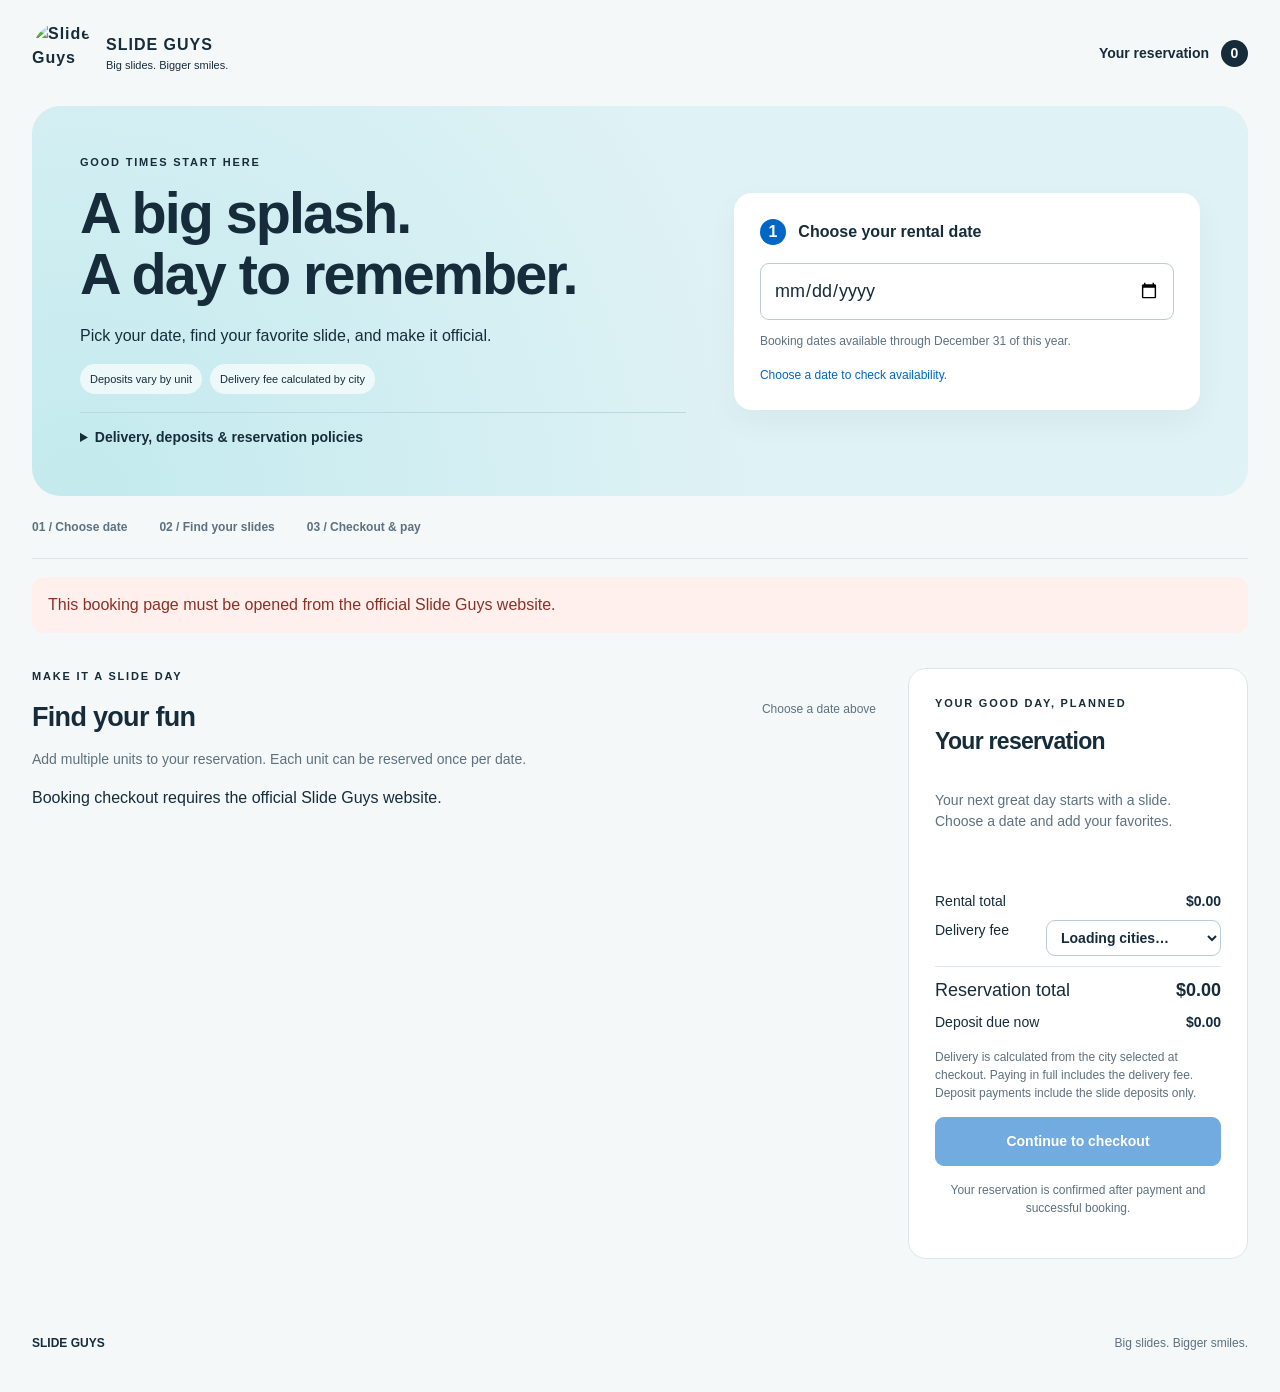
==== commit c2e71a38: "Update index.html" ====
--- a/reservations/index.html
+++ b/reservations/index.html
@@ -443,6 +443,16 @@
 
 .delivery-free{
   color:var(--green);
+}
+
+.cart-city-select{
+  width:auto;
+  max-width:190px;
+  min-width:130px;
+  margin:0;
+  padding:8px 34px 8px 10px;
+  font-size:14px;
+  font-weight:700;
 }
 
 .policies{
@@ -943,7 +953,13 @@
 
     <div>
       <span>Delivery fee</span>
-      <strong id="cartDelivery">Choose city</strong>
+      <select
+        id="cartCity"
+        class="cart-city-select"
+        aria-label="Choose delivery city"
+      >
+        <option value="">Loading cities…</option>
+      </select>
     </div>
 
     <div class="grand-total">
@@ -1438,6 +1454,7 @@
 
   $('date').disabled = value;
   $('customerFields').disabled = value;
+  $('cartCity').disabled = value || !deliveryAreasReady;
 
   $('checkoutBtn').disabled =
     value || !cart.length;
@@ -1470,15 +1487,18 @@
 
 async function loadDeliveryAreas(){
 
-  const select = $('city');
-
-  select.disabled = true;
-
-  select.replaceChildren(
-    new Option(
-      'Loading delivery areas…',
-      ''
-    )
+  const checkoutSelect = $('city');
+  const cartSelect = $('cartCity');
+
+  checkoutSelect.disabled = true;
+  cartSelect.disabled = true;
+
+  checkoutSelect.replaceChildren(
+    new Option('Loading delivery areas…','')
+  );
+
+  cartSelect.replaceChildren(
+    new Option('Loading cities…','')
   );
 
   try{
@@ -1499,50 +1519,58 @@
     }));
 
     if(!deliveryAreas.length){
-      throw new Error(
-        'No delivery areas are available.'
-      );
+      throw new Error('No delivery areas are available.');
     }
 
     deliveryAreasReady = true;
 
-    select.replaceChildren(
-      new Option(
-        'Choose delivery city',
-        ''
-      )
+    checkoutSelect.replaceChildren(
+      new Option('Choose delivery city','')
+    );
+
+    cartSelect.replaceChildren(
+      new Option('Choose city','')
     );
 
     for(const area of deliveryAreas){
 
-      const label =
+      const checkoutLabel =
         Number(area.delivery_fee) === 0
           ? `${area.city} — FREE delivery`
           : `${area.city} — ${money(area.delivery_fee)} delivery`;
 
-      select.append(
-        new Option(
-          label,
-          area.city
-        )
+      const cartLabel =
+        Number(area.delivery_fee) === 0
+          ? `${area.city} — FREE`
+          : `${area.city} — ${money(area.delivery_fee)}`;
+
+      checkoutSelect.append(
+        new Option(checkoutLabel,area.city)
+      );
+
+      cartSelect.append(
+        new Option(cartLabel,area.city)
       );
     }
 
-    select.disabled = locked;
+    checkoutSelect.disabled = locked;
+    cartSelect.disabled = locked;
 
   }catch(error){
 
     deliveryAreas = [];
     deliveryAreasReady = false;
 
-    select.replaceChildren(
-      new Option(
-        'Delivery areas unavailable',
-        ''
-      )
-    );
-
-    select.disabled = true;
+    checkoutSelect.replaceChildren(
+      new Option('Delivery areas unavailable','')
+    );
+
+    cartSelect.replaceChildren(
+      new Option('Cities unavailable','')
+    );
+
+    checkoutSelect.disabled = true;
+    cartSelect.disabled = true;
 
     notice(
       'We could not load the delivery areas. Please reload the page before checking out.'
@@ -1887,33 +1915,11 @@
   $('cartRentalTotal').textContent =
     money(rental);
 
-  if(!area){
-
-    $('cartDelivery').textContent =
-      'Choose city';
-
-    $('cartDelivery').classList.remove(
-      'delivery-free'
-    );
-
-  }else if(fee === 0){
-
-    $('cartDelivery').textContent =
-      'FREE';
-
-    $('cartDelivery').classList.add(
-      'delivery-free'
-    );
-
-  }else{
-
-    $('cartDelivery').textContent =
-      money(fee);
-
-    $('cartDelivery').classList.remove(
-      'delivery-free'
-    );
-  }
+  if($('cartCity')){
+    $('cartCity').disabled =
+      locked || !deliveryAreasReady;
+  }
+
 
   $('cartTotal').textContent =
     money(full);
@@ -2188,6 +2194,11 @@
       return;
     }
 
+    if($('cartCity').value){
+      $('city').value = $('cartCity').value;
+      updateDeliveryDisplay();
+    }
+
     $('checkout').hidden = false;
 
     $('checkoutTitle').focus();
@@ -2228,6 +2239,23 @@
     if(locked){
       return;
     }
+
+    $('cartCity').value = $('city').value;
+
+    resetPayment();
+    updateDeliveryDisplay();
+  }
+);
+
+$('cartCity').addEventListener(
+  'change',
+  () => {
+
+    if(locked){
+      return;
+    }
+
+    $('city').value = $('cartCity').value;
 
     resetPayment();
     updateDeliveryDisplay();
@@ -2789,6 +2817,11 @@
 
   payType =
     checkout.payment_type;
+
+  if(checkout.delivery_city){
+    $('city').value = checkout.delivery_city;
+    $('cartCity').value = checkout.delivery_city;
+  }
 
   lock(true);
 
